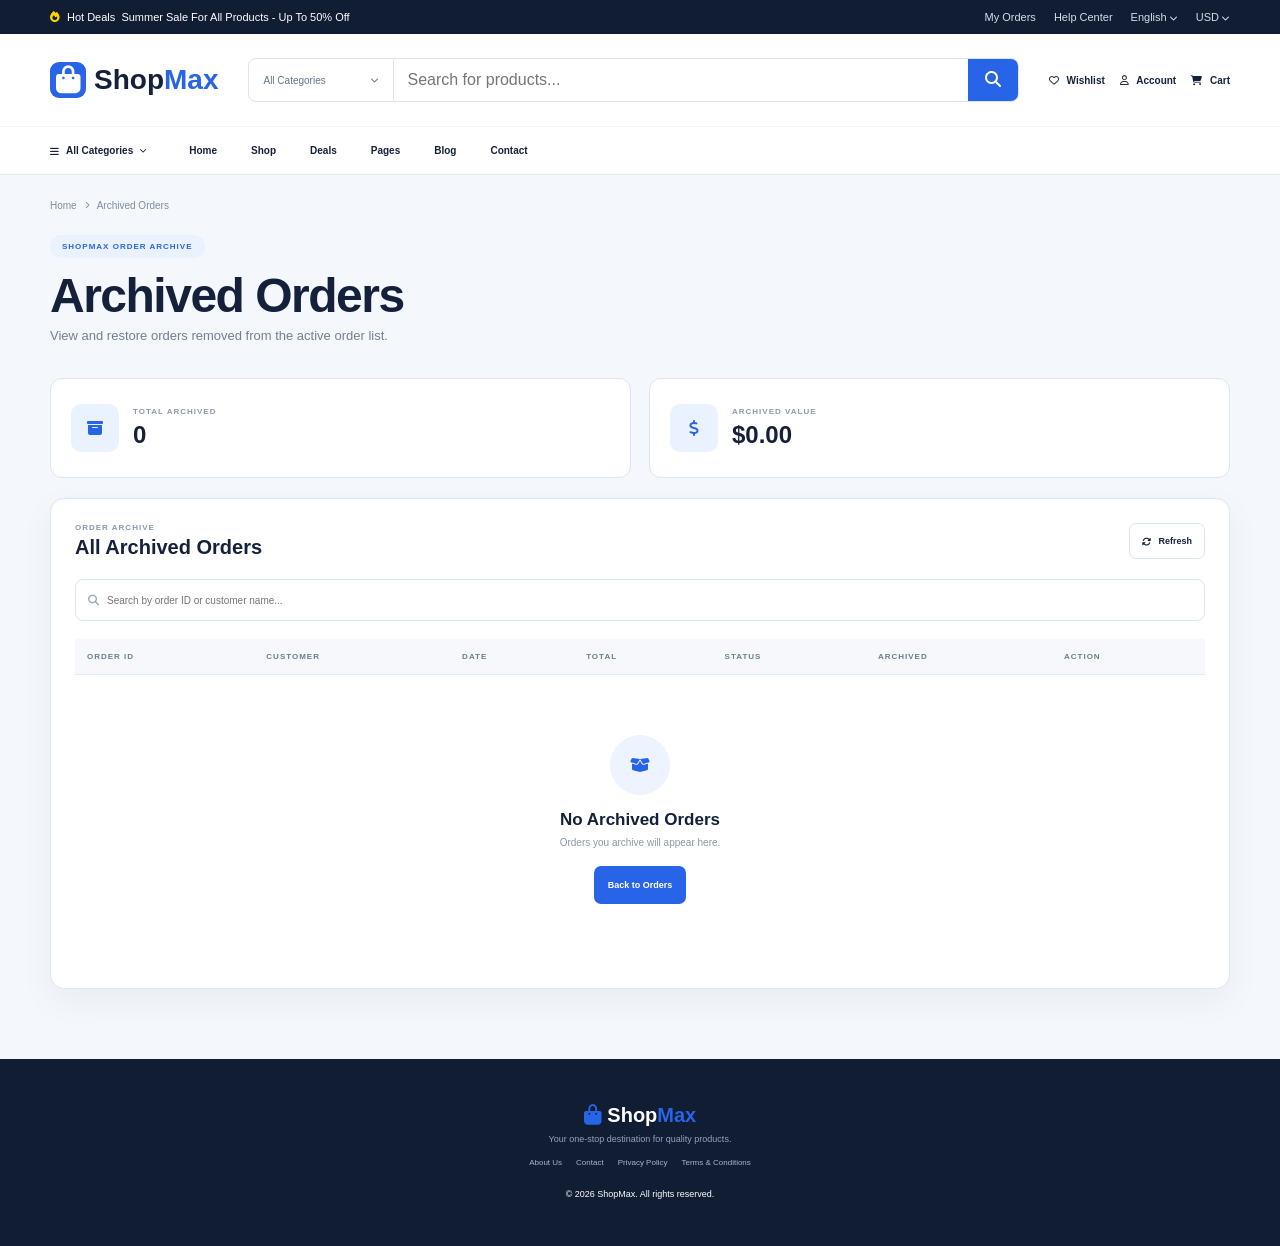
==== archivedOrders.html @ cb055fd8 "Complete customer management and archive system" ====
<!DOCTYPE html>
<html lang="en">

<head>

    <meta charset="UTF-8">

    <meta
        name="viewport"
        content="width=device-width, initial-scale=1.0"
    >

    <title>Archived Orders | ShopMax</title>


    <link
        rel="stylesheet"
        href="https://cdnjs.cloudflare.com/ajax/libs/font-awesome/6.5.2/css/all.min.css"
    >

    <link
        rel="stylesheet"
        href="assets/css/archivedOrders.css"
    >

</head>


<body>

    <!-- =====================================================
         TOP BAR
    ====================================================== -->

    <div class="topbar">

        <div class="container topbar-inner">

            <div class="hot-deal">

                <i class="fa-solid fa-fire"></i>

                Hot Deals&nbsp; Summer Sale For All Products
                - Up To 50% Off

            </div>


            <div class="top-links">

                <a href="orders.html">
                    My Orders
                </a>

                <a href="#">
                    Help Center
                </a>

                <span>
                    English <i class="fa-solid fa-chevron-down"></i>
                </span>

                <span>
                    USD <i class="fa-solid fa-chevron-down"></i>
                </span>

            </div>

        </div>

    </div>


    <!-- =====================================================
         HEADER
    ====================================================== -->

    <header class="main-header">

        <div class="container header-inner">

            <a
                href="index.html"
                class="brand"
            >

                <div class="brand-icon">
                    <i class="fa-solid fa-bag-shopping"></i>
                </div>

                <span>
                    Shop<span>Max</span>
                </span>

            </a>


            <div class="header-search">

                <div class="category-select">

                    All Categories

                    <i class="fa-solid fa-chevron-down"></i>

                </div>


                <input
                    type="text"
                    id="globalSearch"
                    placeholder="Search for products..."
                >


                <button
                    type="button"
                    id="globalSearchBtn"
                >

                    <i class="fa-solid fa-magnifying-glass"></i>

                </button>

            </div>


            <div class="header-actions">

                <button
                    type="button"
                    onclick="location.href='index.html'"
                >

                    <i class="fa-regular fa-heart"></i>

                    Wishlist

                </button>


                <button
                    type="button"
                >

                    <i class="fa-regular fa-user"></i>

                    Account

                </button>


                <button
                    type="button"
                    onclick="location.href='shop.html'"
                >

                    <i class="fa-solid fa-cart-shopping"></i>

                    Cart

                </button>

            </div>

        </div>


        <div class="nav-row">

            <div class="container nav-inner">

                <div class="categories-link">

                    <i class="fa-solid fa-bars"></i>

                    All Categories

                    <i class="fa-solid fa-chevron-down"></i>

                </div>


                <nav>

                    <a href="index.html">
                        Home
                    </a>

                    <a href="shop.html">
                        Shop
                    </a>

                    <a href="shop.html">
                        Deals
                    </a>

                    <a href="#">
                        Pages
                    </a>

                    <a href="#">
                        Blog
                    </a>

                    <a href="#">
                        Contact
                    </a>

                </nav>

            </div>

        </div>

    </header>


    <!-- =====================================================
         PAGE
    ====================================================== -->

    <main>

        <div class="container">

            <div class="breadcrumb">

                <a href="orders.html">
                    Home
                </a>

                <i class="fa-solid fa-chevron-right"></i>

                <span>
                    Archived Orders
                </span>

            </div>


            <section class="page-heading">

                <span class="eyebrow">
                    SHOPMAX ORDER ARCHIVE
                </span>


                <h1>
                    Archived Orders
                </h1>


                <p>
                    View and restore orders removed from
                    the active order list.
                </p>

            </section>


            <!-- =================================================
                 ARCHIVE SUMMARY
            ================================================== -->

            <section class="archive-stats">

                <div class="stat-card">

                    <div class="stat-icon">
                        <i class="fa-solid fa-box-archive"></i>
                    </div>


                    <div>

                        <span>
                            TOTAL ARCHIVED
                        </span>


                        <strong
                            id="archivedCount"
                        >
                            0
                        </strong>

                    </div>

                </div>


                <div class="stat-card">

                    <div class="stat-icon">
                        <i class="fa-solid fa-dollar-sign"></i>
                    </div>


                    <div>

                        <span>
                            ARCHIVED VALUE
                        </span>


                        <strong
                            id="archivedValue"
                        >
                            $0.00
                        </strong>

                    </div>

                </div>

            </section>


            <!-- =================================================
                 ARCHIVE CARD
            ================================================== -->

            <section class="archive-panel">

                <div class="panel-head">

                    <div>

                        <span class="panel-label">
                            ORDER ARCHIVE
                        </span>


                        <h2>
                            All Archived Orders
                        </h2>

                    </div>


                    <button
                        type="button"
                        class="refresh-btn"
                        id="refreshArchivedBtn"
                    >

                        <i class="fa-solid fa-rotate"></i>

                        Refresh

                    </button>

                </div>


                <div class="archive-toolbar">

                    <div class="archive-search">

                        <i class="fa-solid fa-magnifying-glass"></i>


                        <input
                            type="text"
                            id="archiveSearch"
                            placeholder="Search by order ID or customer name..."
                        >

                    </div>

                </div>


                <!-- Desktop -->

                <div class="table-wrap">

                    <table>

                        <thead>

                            <tr>

                                <th>
                                    ORDER ID
                                </th>

                                <th>
                                    CUSTOMER
                                </th>

                                <th>
                                    DATE
                                </th>

                                <th>
                                    TOTAL
                                </th>

                                <th>
                                    STATUS
                                </th>

                                <th>
                                    ARCHIVED
                                </th>

                                <th>
                                    ACTION
                                </th>

                            </tr>

                        </thead>


                        <tbody
                            id="archivedOrdersBody"
                        ></tbody>

                    </table>

                </div>


                <!-- Mobile -->

                <div
                    class="mobile-archive-list"
                    id="mobileArchivedList"
                ></div>


                <!-- Empty -->

                <div
                    class="empty-state"
                    id="archiveEmpty"
                >

                    <div class="empty-icon">

                        <i
                            class="
                                fa-solid
                                fa-box-open
                            "
                        ></i>

                    </div>


                    <h3>
                        No Archived Orders
                    </h3>


                    <p>
                        Orders you archive will appear here.
                    </p>


                    <a
                        href="orders.html"
                        class="empty-btn"
                    >
                        Back to Orders
                    </a>

                </div>

            </section>

        </div>

    </main>


    <!-- =====================================================
         DETAILS MODAL
    ====================================================== -->

    <div
        class="archive-details-modal"
        id="archiveDetailsModal"
        aria-hidden="true"
    >

        <div
            class="archive-modal-overlay"
            id="archiveModalOverlay"
        ></div>


        <div class="archive-modal-dialog">

            <div class="archive-modal-header">

                <div>

                    <span>
                        ARCHIVED ORDER
                    </span>


                    <h3 id="archiveModalTitle">
                        Order
                    </h3>

                </div>


                <button
                    type="button"
                    id="archiveModalClose"
                    class="modal-close"
                >

                    <i class="fa-solid fa-xmark"></i>

                </button>

            </div>


            <div
                class="archive-modal-body"
                id="archiveModalBody"
            ></div>

        </div>

    </div>


    <!-- =====================================================
         RESTORE MODAL
    ====================================================== -->

    <div
        class="restore-modal"
        id="restoreModal"
        aria-hidden="true"
    >

        <div
            class="restore-overlay"
            data-close-restore
        ></div>


        <div class="restore-dialog">

            <div class="restore-icon">

                <i class="fa-solid fa-box-archive"></i>

            </div>


            <h3>
                Restore Order?
            </h3>


            <p id="restoreText">
                Restore this order to the active order list?
            </p>


            <div class="restore-actions">

                <button
                    type="button"
                    class="restore-cancel"
                    data-close-restore
                >
                    Cancel
                </button>


                <button
                    type="button"
                    class="restore-confirm"
                    id="confirmRestoreBtn"
                >

                    <i class="fa-solid fa-rotate-left"></i>

                    Restore Order

                </button>

            </div>

        </div>

    </div>


    <!-- =====================================================
         FOOTER
    ====================================================== -->

    <footer>

        <div class="container footer-inner">

            <div class="footer-brand">

                <div class="footer-logo">

                    <i class="fa-solid fa-bag-shopping"></i>

                    Shop<span>Max</span>

                </div>


                <p>
                    Your one-stop destination for quality products.
                </p>


                <div class="footer-links">

                    <a href="#">
                        About Us
                    </a>

                    <a href="#">
                        Contact
                    </a>

                    <a href="#">
                        Privacy Policy
                    </a>

                    <a href="#">
                        Terms & Conditions
                    </a>

                </div>


                <small>
                    © 2026 ShopMax. All rights reserved.
                </small>

            </div>

        </div>

    </footer>


    <script src="assets/js/archivedOrders.js"></script>

</body>

</html>
---- assets/css/archivedOrders.css ----
* {
    box-sizing:
        border-box;
    margin:
        0;
    padding:
        0;
}


:root {
    --blue:
        #2864e8;

    --blue-dark:
        #1f55d0;

    --dark:
        #15213b;

    --muted:
        #718096;

    --border:
        #dde5ef;

    --bg:
        #f4f7fb;

    --green:
        #119b4b;

    --danger:
        #c74444;
}


body {

    font-family:
        Arial,
        Helvetica,
        sans-serif;

    color:
        var(--dark);

    background:
        var(--bg);

}


button,
input {

    font:
        inherit;

}


button {

    cursor:
        pointer;

}


a {

    color:
        inherit;

    text-decoration:
        none;

}


.container {

    width:
        min(
            1180px,
            calc(
                100% - 40px
            )
        );

    margin:
        0 auto;

}


/* =========================================================
   TOPBAR
========================================================= */

.topbar {

    min-height:
        34px;

    background:
        #111d33;

    color:
        #ffffff;

    font-size:
        11px;

}


.topbar-inner {

    min-height:
        34px;

    display:
        flex;

    align-items:
        center;

    justify-content:
        space-between;

}


.hot-deal {

    display:
        flex;

    align-items:
        center;

    gap:
        7px;

}


.hot-deal i {

    color:
        #ffd400;

}


.top-links {

    display:
        flex;

    align-items:
        center;

    gap:
        18px;

    color:
        #d5ddeb;

}


.top-links i {

    font-size:
        8px;

}


/* =========================================================
   HEADER
========================================================= */

.main-header {

    background:
        #ffffff;

    border-bottom:
        1px solid #e3eaf2;

}


.header-inner {

    height:
        92px;

    display:
        flex;

    align-items:
        center;

    gap:
        30px;

}


.brand {

    display:
        flex;

    align-items:
        center;

    gap:
        8px;

    font-size:
        28px;

    font-weight:
        900;

    white-space:
        nowrap;

}


.brand span span {

    color:
        var(--blue);

}


.brand-icon {

    width:
        36px;

    height:
        36px;

    display:
        grid;

    place-items:
        center;

    border-radius:
        9px;

    background:
        var(--blue);

    color:
        #ffffff;

}


.header-search {

    height:
        44px;

    flex:
        1;

    display:
        flex;

    border:
        1px solid #dce4ee;

    border-radius:
        8px;

    overflow:
        hidden;

}


.category-select {

    width:
        145px;

    display:
        flex;

    align-items:
        center;

    justify-content:
        space-between;

    padding:
        0 14px;

    border-right:
        1px solid #dce4ee;

    color:
        #65748a;

    font-size:
        10px;

}


.category-select i {

    font-size:
        8px;

}


.header-search input {

    flex:
        1;

    min-width:
        0;

    border:
        0;

    outline:
        0;

    padding:
        0 13px;

    color:
        var(--dark);

}


.header-search button {

    width:
        50px;

    border:
        0;

    background:
        var(--blue);

    color:
        #ffffff;

}


.header-actions {

    display:
        flex;

    align-items:
        center;

    gap:
        15px;

}


.header-actions button {

    border:
        0;

    background:
        transparent;

    color:
        var(--dark);

    font-size:
        10px;

    font-weight:
        700;

}


.header-actions i {

    margin-right:
        5px;

}


.nav-row {

    border-top:
        1px solid #f0f3f7;

}


.nav-inner {

    height:
        47px;

    display:
        flex;

    align-items:
        center;

    gap:
        42px;

}


.categories-link {

    display:
        flex;

    align-items:
        center;

    gap:
        7px;

    font-size:
        10px;

    font-weight:
        800;

}


.categories-link i:last-child {

    font-size:
        7px;

}


nav {

    display:
        flex;

    align-items:
        center;

    gap:
        34px;

}


nav a {

    font-size:
        10px;

    font-weight:
        700;

}


/* =========================================================
   MAIN
========================================================= */

main {

    padding:
        25px 0 70px;

}


.breadcrumb {

    display:
        flex;

    align-items:
        center;

    gap:
        8px;

    margin-bottom:
        24px;

    color:
        #7f8da1;

    font-size:
        10px;

}


.breadcrumb i {

    font-size:
        7px;

}


.page-heading {

    margin-bottom:
        35px;

}


.eyebrow {

    display:
        inline-flex;

    padding:
        7px 12px;

    border-radius:
        20px;

    background:
        #eaf1ff;

    color:
        var(--blue);

    font-size:
        8px;

    font-weight:
        900;

    letter-spacing:
        1px;

}


.page-heading h1 {

    margin:
        14px 0 8px;

    font-size:
        48px;

    line-height:
        1;

    letter-spacing:
        -1.5px;

}


.page-heading p {

    color:
        var(--muted);

    font-size:
        13px;

}


/* =========================================================
   STATS
========================================================= */

.archive-stats {

    display:
        grid;

    grid-template-columns:
        repeat(
            2,
            1fr
        );

    gap:
        18px;

    margin-bottom:
        20px;

}


.stat-card {

    min-height:
        100px;

    display:
        flex;

    align-items:
        center;

    gap:
        14px;

    padding:
        20px;

    border:
        1px solid var(--border);

    border-radius:
        12px;

    background:
        #ffffff;

}


.stat-icon {

    width:
        48px;

    height:
        48px;

    display:
        grid;

    place-items:
        center;

    border-radius:
        10px;

    background:
        #eaf1ff;

    color:
        var(--blue);

}


.stat-card span {

    display:
        block;

    margin-bottom:
        5px;

    color:
        #8c9aad;

    font-size:
        8px;

    font-weight:
        800;

    letter-spacing:
        1px;

}


.stat-card strong {

    font-size:
        24px;

}


/* =========================================================
   PANEL
========================================================= */

.archive-panel {

    padding:
        24px;

    border:
        1px solid var(--border);

    border-radius:
        14px;

    background:
        #ffffff;

    box-shadow:
        0 12px 35px
        rgba(
            25,
            40,
            70,
            .05
        );

}


.panel-head {

    display:
        flex;

    align-items:
        center;

    justify-content:
        space-between;

    margin-bottom:
        20px;

}


.panel-label {

    display:
        block;

    margin-bottom:
        4px;

    color:
        #8b99ab;

    font-size:
        8px;

    font-weight:
        800;

    letter-spacing:
        1px;

}


.panel-head h2 {

    font-size:
        20px;

}


.refresh-btn {

    min-height:
        36px;

    display:
        inline-flex;

    align-items:
        center;

    gap:
        7px;

    padding:
        0 12px;

    border:
        1px solid #dbe4ee;

    border-radius:
        7px;

    background:
        #ffffff;

    color:
        var(--dark);

    font-size:
        9px;

    font-weight:
        800;

}


.refresh-btn:hover {

    border-color:
        var(--blue);

    color:
        var(--blue);

}


/* =========================================================
   SEARCH
========================================================= */

.archive-toolbar {

    margin-bottom:
        18px;

}


.archive-search {

    height:
        42px;

    display:
        flex;

    align-items:
        center;

    gap:
        8px;

    padding:
        0 12px;

    border:
        1px solid var(--border);

    border-radius:
        8px;

}


.archive-search i {

    color:
        #9aa8ba;

    font-size:
        11px;

}


.archive-search input {

    flex:
        1;

    border:
        0;

    outline:
        0;

    color:
        var(--dark);

    font-size:
        10px;

}


/* =========================================================
   TABLE
========================================================= */

.table-wrap {

    overflow-x:
        auto;

}


table {

    width:
        100%;

    border-collapse:
        collapse;

    min-width:
        960px;

}


thead {

    background:
        #f6f8fb;

}


th {

    padding:
        13px 12px;

    color:
        #6d7c90;

    text-align:
        left;

    font-size:
        8px;

    font-weight:
        900;

    letter-spacing:
        1px;

    border-bottom:
        1px solid #e6ecf3;

}


td {

    padding:
        14px 12px;

    border-bottom:
        1px solid #edf1f5;

    vertical-align:
        middle;

    font-size:
        10px;

}


.order-id {

    color:
        var(--blue);

    font-weight:
        900;

}


.customer {

    display:
        flex;

    align-items:
        center;

    gap:
        9px;

}


.avatar {

    width:
        32px;

    height:
        32px;

    display:
        grid;

    place-items:
        center;

    border-radius:
        50%;

    background:
        #eaf1ff;

    color:
        var(--blue);

    font-size:
        9px;

    font-weight:
        900;

}


.customer strong {

    display:
        block;

    margin-bottom:
        2px;

}


.customer span {

    color:
        #91a0b2;

    font-size:
        8px;

}


.status-badge {

    display:
        inline-flex;

    align-items:
        center;

    min-height:
        28px;

    padding:
        0 10px;

    border-radius:
        7px;

    background:
        #eaf8ef;

    color:
        var(--green);

    font-size:
        8px;

    font-weight:
        900;

}


.archive-date {

    color:
        #6f7f93;

    font-size:
        9px;

}


.actions {

    display:
        flex;

    align-items:
        center;

    gap:
        6px;

}


.action-btn {

    min-height:
        32px;

    display:
        inline-flex;

    align-items:
        center;

    justify-content:
        center;

    gap:
        5px;

    padding:
        0 9px;

    border:
        1px solid #dbe4ee;

    border-radius:
        7px;

    background:
        #ffffff;

    color:
        var(--dark);

    font-size:
        8px;

    font-weight:
        800;

}


.action-btn:hover {

    border-color:
        var(--blue);

    color:
        var(--blue);

}


.action-btn.restore {

    border-color:
        #cfe8da;

    color:
        var(--green);

}


.action-btn.restore:hover {

    background:
        #effaf3;

}


/* =========================================================
   MOBILE
========================================================= */

.mobile-archive-list {

    display:
        none;

}


.mobile-card {

    padding:
        16px;

    border:
        1px solid #e1e8f0;

    border-radius:
        10px;

    margin-bottom:
        10px;

}


.mobile-card-top {

    display:
        flex;

    align-items:
        flex-start;

    justify-content:
        space-between;

    gap:
        10px;

    margin-bottom:
        13px;

}


.mobile-order-id {

    color:
        var(--blue);

    font-weight:
        900;

    font-size:
        11px;

}


.mobile-date {

    margin-top:
        3px;

    color:
        #8796a8;

    font-size:
        8px;

}


.mobile-meta {

    display:
        grid;

    grid-template-columns:
        repeat(
            2,
            1fr
        );

    gap:
        8px;

    margin:
        13px 0;

}


.mobile-meta div {

    padding:
        10px;

    border-radius:
        7px;

    background:
        #f7f9fc;

}


.mobile-meta small {

    display:
        block;

    margin-bottom:
        3px;

    color:
        #91a0b2;

    font-size:
        7px;

}


.mobile-meta strong {

    font-size:
        10px;

}


.mobile-actions {

    display:
        grid;

    grid-template-columns:
        repeat(
            2,
            1fr
        );

    gap:
        7px;

}


/* =========================================================
   EMPTY
========================================================= */

.empty-state {

    display:
        none;

    padding:
        60px 20px;

    text-align:
        center;

}


.empty-state.show {

    display:
        block;

}


.empty-icon {

    width:
        60px;

    height:
        60px;

    display:
        grid;

    place-items:
        center;

    margin:
        0 auto 15px;

    border-radius:
        50%;

    background:
        #edf3ff;

    color:
        var(--blue);

}


.empty-state h3 {

    margin-bottom:
        7px;

    font-size:
        17px;

}


.empty-state p {

    margin-bottom:
        18px;

    color:
        #8998ab;

    font-size:
        10px;

}


.empty-btn {

    display:
        inline-flex;

    align-items:
        center;

    justify-content:
        center;

    min-height:
        38px;

    padding:
        0 14px;

    border-radius:
        7px;

    background:
        var(--blue);

    color:
        #ffffff;

    font-size:
        9px;

    font-weight:
        800;

}


/* =========================================================
   DETAILS MODAL
========================================================= */

.archive-details-modal,
.restore-modal {

    position:
        fixed;

    inset:
        0;

    z-index:
        10000;

    display:
        flex;

    align-items:
        center;

    justify-content:
        center;

    padding:
        20px;

    opacity:
        0;

    visibility:
        hidden;

    transition:
        .2s ease;

}


.archive-details-modal.show,
.restore-modal.show {

    opacity:
        1;

    visibility:
        visible;

}


.archive-modal-overlay,
.restore-overlay {

    position:
        absolute;

    inset:
        0;

    background:
        rgba(
            15,
            23,
            42,
            .68
        );

    backdrop-filter:
        blur(4px);

}


.archive-modal-dialog {

    position:
        relative;

    z-index:
        2;

    width:
        min(
            900px,
            100%
        );

    max-height:
        90vh;

    overflow:
        hidden;

    border-radius:
        16px;

    background:
        #ffffff;

    box-shadow:
        0 25px 80px
        rgba(
            15,
            23,
            42,
            .25
        );

}


.archive-modal-header {

    display:
        flex;

    align-items:
        center;

    justify-content:
        space-between;

    padding:
        22px 24px;

    border-bottom:
        1px solid #e7edf4;

}


.archive-modal-header span {

    color:
        #91a0b2;

    font-size:
        8px;

    font-weight:
        900;

    letter-spacing:
        1px;

}


.archive-modal-header h3 {

    margin-top:
        4px;

    font-size:
        22px;

}


.modal-close {

    width:
        38px;

    height:
        38px;

    border:
        1px solid #dce4ee;

    border-radius:
        8px;

    background:
        #f8fafc;

    color:
        #738197;

}


.archive-modal-body {

    padding:
        22px 24px;

    overflow-y:
        auto;

    max-height:
        calc(
            90vh - 90px
        );

}


/* =========================================================
   DETAILS CONTENT
========================================================= */

.archive-detail-summary {

    display:
        grid;

    grid-template-columns:
        repeat(
            3,
            1fr
        );

    gap:
        10px;

    margin-bottom:
        18px;

}


.archive-summary-box {

    padding:
        14px;

    border:
        1px solid #e0e7ef;

    border-radius:
        9px;

    background:
        #fafcff;

}


.archive-summary-box span {

    display:
        block;

    margin-bottom:
        5px;

    color:
        #8c9aad;

    font-size:
        8px;

    font-weight:
        800;

}


.archive-summary-box strong {

    font-size:
        11px;

}


.archive-section {

    margin-top:
        18px;

    padding:
        18px;

    border:
        1px solid #e0e7ef;

    border-radius:
        10px;

}


.archive-section-title {

    margin-bottom:
        14px;

    font-size:
        13px;

    font-weight:
        900;

}


.archive-info-grid {

    display:
        grid;

    grid-template-columns:
        repeat(
            2,
            1fr
        );

    gap:
        14px;

}


.archive-info-item span {

    display:
        block;

    margin-bottom:
        5px;

    color:
        #93a1b3;

    font-size:
        7px;

    font-weight:
        900;

    letter-spacing:
        .6px;

}


.archive-info-item strong {

    font-size:
        10px;

    line-height:
        1.4;

}


.archive-history {

    display:
        flex;

    flex-direction:
        column;

}


.archive-history-item {

    display:
        flex;

    gap:
        10px;

    padding-bottom:
        16px;

}


.archive-history-item:last-child {

    padding-bottom:
        0;

}


.history-dot {

    width:
        22px;

    height:
        22px;

    flex:
        0 0 22px;

    display:
        grid;

    place-items:
        center;

    border-radius:
        50%;

    background:
        #eaf8ef;

    color:
        var(--green);

    font-size:
        8px;

}


.history-dot.correction {

    background:
        #fff3df;

    color:
        #bd7100;

}


.history-main {

    flex:
        1;

}


.history-top {

    display:
        flex;

    justify-content:
        space-between;

    gap:
        10px;

}


.history-top strong {

    font-size:
        10px;

}


.history-top time {

    color:
        #8997a9;

    font-size:
        8px;

}


.history-main p {

    margin-top:
        4px;

    color:
        #2864e8;

    font-size:
        8px;

    font-weight:
        800;

}


.history-reason {

    margin-top:
        7px;

    padding:
        8px;

    border:
        1px solid #efdfc5;

    border-radius:
        6px;

    background:
        #fffaf2;

    color:
        #795f40;

    font-size:
        8px;

}


.history-actor {

    display:
        block;

    margin-top:
        5px;

    color:
        #9ba7b7;

    font-size:
        7px;

}


/* =========================================================
   RESTORE MODAL
========================================================= */

.restore-dialog {

    position:
        relative;

    z-index:
        2;

    width:
        min(
            430px,
            100%
        );

    padding:
        28px;

    border-radius:
        15px;

    background:
        #ffffff;

    text-align:
        center;

}


.restore-icon {

    width:
        55px;

    height:
        55px;

    display:
        grid;

    place-items:
        center;

    margin:
        0 auto 15px;

    border-radius:
        50%;

    background:
        #edf3ff;

    color:
        var(--blue);

}


.restore-dialog h3 {

    margin-bottom:
        8px;

    font-size:
        19px;

}


.restore-dialog p {

    color:
        #6e7d91;

    font-size:
        10px;

    line-height:
        1.6;

}


.restore-actions {

    display:
        flex;

    justify-content:
        center;

    gap:
        8px;

    margin-top:
        20px;

}


.restore-cancel,
.restore-confirm {

    min-height:
        40px;

    padding:
        0 16px;

    border-radius:
        7px;

    font-size:
        9px;

    font-weight:
        800;

}


.restore-cancel {

    border:
        1px solid #dbe4ee;

    background:
        #ffffff;

}


.restore-confirm {

    border:
        0;

    background:
        var(--blue);

    color:
        #ffffff;

}


/* =========================================================
   FOOTER
========================================================= */

footer {

    background:
        #111d33;

    color:
        #ffffff;

    padding:
        45px 0;

}


.footer-inner {

    text-align:
        center;

}


.footer-logo {

    font-size:
        20px;

    font-weight:
        900;

}


.footer-logo i {

    color:
        var(--blue);

}


.footer-logo span {

    color:
        var(--blue);

}


.footer-brand p {

    margin:
        7px 0 14px;

    color:
        #95a3b6;

    font-size:
        9px;

}


.footer-links {

    display:
        flex;

    justify-content:
        center;

    gap:
        14px;

    margin-bottom:
        16px;

}


.footer-links a {

    color:
        #aab6c6;

    font-size:
        8px;

}


.footer-brand small {

    color:
        #ffffff;

    font-size:
        9px;

}


/* =========================================================
   RESPONSIVE
========================================================= */

@media (max-width: 800px) {

    .header-inner {

        height:
            auto;

        padding:
            15px 0;

        flex-wrap:
            wrap;

    }


    .brand {

        font-size:
            23px;

    }


    .header-search {

        order:
            3;

        width:
            100%;

        flex:
            0 0 100%;

    }


    .header-actions {

        margin-left:
            auto;

    }


    .nav-inner {

        overflow-x:
            auto;

        gap:
            20px;

    }


    nav {

        gap:
            20px;

        min-width:
            max-content;

    }


    .archive-stats {

        grid-template-columns:
            1fr;

    }


    .archive-detail-summary {

        grid-template-columns:
            1fr;

    }


    .archive-info-grid {

        grid-template-columns:
            1fr;

    }

}


@media (max-width: 650px) {

    .container {

        width:
            min(
                100% - 24px,
                1180px
            );

    }


    .top-links {

        display:
            none;

    }


    .page-heading h1 {

        font-size:
            36px;

    }


    .archive-panel {

        padding:
            15px;

    }


    .table-wrap {

        display:
            none;

    }


    .mobile-archive-list {

        display:
            block;

    }


    .archive-modal-dialog {

        max-height:
            94vh;

    }


    .archive-modal-header {

        padding:
            16px;

    }


    .archive-modal-body {

        padding:
            16px;

        max-height:
            calc(
                94vh - 75px
            );

    }


    .history-top {

        flex-direction:
            column;

        gap:
            4px;

    }

}
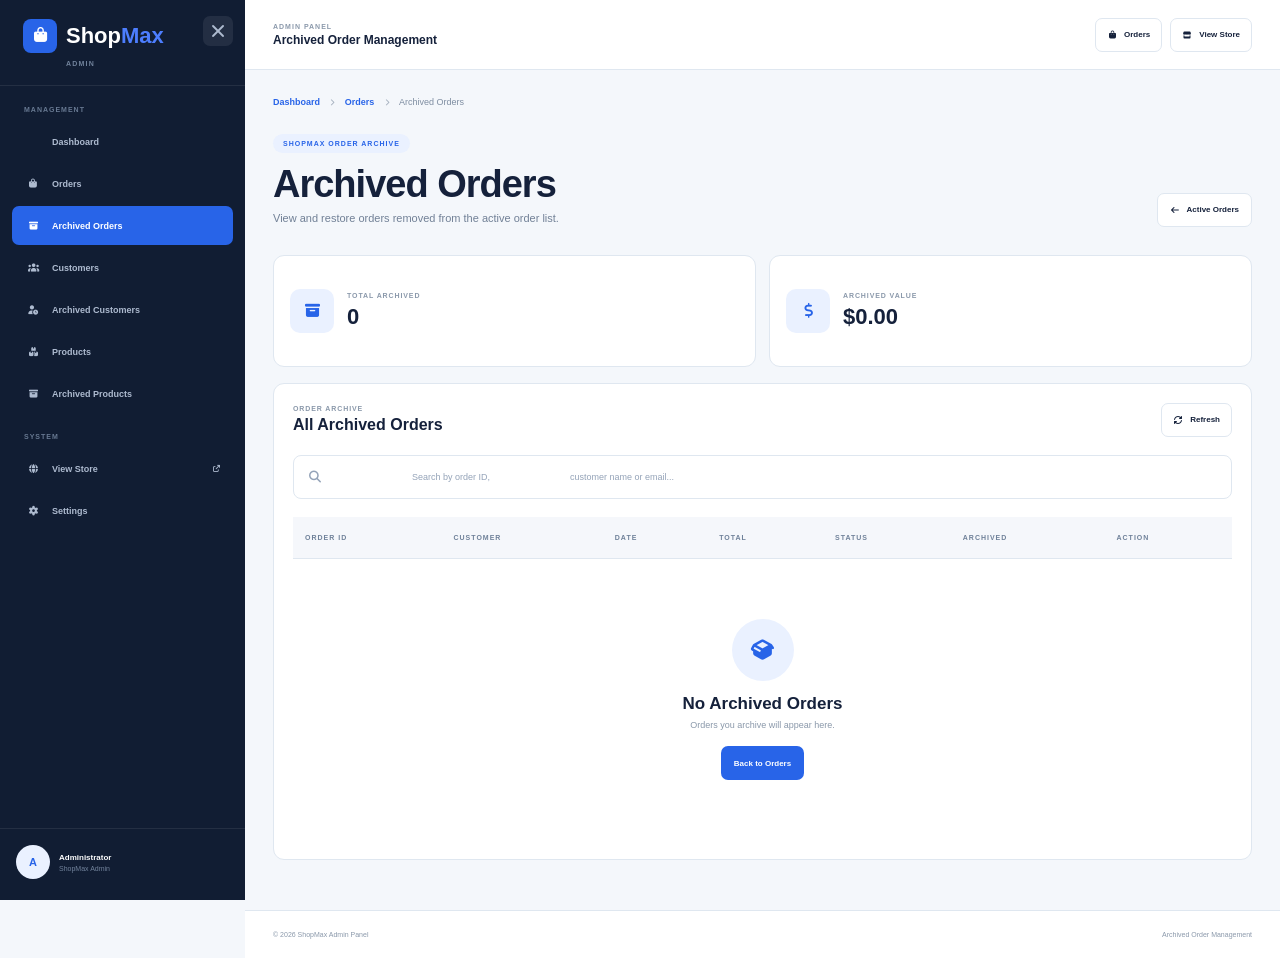
==== commit e86f3f47: "feat: complete admin panel and settings" ====
--- a/archivedOrders.html
+++ b/archivedOrders.html
@@ -10,269 +10,750 @@
         content="width=device-width, initial-scale=1.0"
     >
 
-    <title>Archived Orders | ShopMax</title>
-
+    <meta
+        name="description"
+        content="Manage archived ShopMax orders"
+    >
+
+    <title>
+        Archived Orders | ShopMax Admin
+    </title>
+
+
+    <!-- FONT AWESOME -->
+
+    <link rel="stylesheet" href="assets/fontawesome/fontCss/all.min.css">
+
+
+
+    <!-- ADMIN CSS -->
 
     <link
         rel="stylesheet"
-        href="https://cdnjs.cloudflare.com/ajax/libs/font-awesome/6.5.2/css/all.min.css"
+        href="assets/css/admin.css"
     >
+
+
+    <!-- ARCHIVED ORDERS CSS -->
 
     <link
         rel="stylesheet"
         href="assets/css/archivedOrders.css"
     >
 
+
+    <style>
+
+        
+        /* =================================================
+           KEEP ORDERS CONTENT INSIDE ADMIN SHELL
+        ================================================== */
+
+        .admin-main .orders-hero {
+
+            margin: 0;
+
+            padding: 0;
+
+            background: transparent;
+
+        }
+
+
+        .admin-main .orders-hero > .container {
+
+            width: 100%;
+
+            max-width: none;
+
+            margin: 0;
+
+            padding: 0;
+
+        }
+
+
+        .admin-main .orders-page {
+
+            margin: 0;
+
+            padding: 0;
+
+        }
+
+
+        .admin-main .orders-page > .container {
+
+            width: 100%;
+
+            max-width: none;
+
+            margin: 0;
+
+            padding: 0;
+
+        }
+
+
+        /* =================================================
+           MODAL
+        ================================================== */
+
+        #orderDetailsModal {
+
+            z-index: 9999 !important;
+
+        }
+
+
+        /* =================================================
+           ORDERS SHELL RESPONSIVE
+        ================================================== */
+
+        @media (max-width: 900px) {
+
+            .admin-main {
+
+                width: 100% !important;
+
+                margin-left: 0 !important;
+
+            }
+
+
+            .admin-sidebar.open {
+
+                transform:
+                    translateX(0) !important;
+
+            }
+
+        }
+    </style>
+
 </head>
 
 
 <body>
 
+
+<!-- =========================================================
+     ADMIN LAYOUT
+========================================================= -->
+
+<div
+    class="admin-layout"
+    id="adminLayout"
+>
+
+
     <!-- =====================================================
-         TOP BAR
+         SIDEBAR
     ====================================================== -->
 
-    <div class="topbar">
-
-        <div class="container topbar-inner">
-
-            <div class="hot-deal">
-
-                <i class="fa-solid fa-fire"></i>
-
-                Hot Deals&nbsp; Summer Sale For All Products
-                - Up To 50% Off
+    <aside
+        class="admin-sidebar"
+        id="adminSidebar"
+    >
+
+
+        <!-- BRAND -->
+
+        <div class="sidebar-brand">
+
+
+            <a
+                href="admin.html"
+                class="admin-logo"
+            >
+
+                <span class="logo-icon">
+
+                    <i
+                        class="
+                            fa-solid
+                            fa-bag-shopping
+                        "
+                    ></i>
+
+                </span>
+
+
+                <span style="display:flex;">
+
+                    Shop<span>
+                        Max
+                    </span>
+
+                </span>
+
+
+            </a>
+
+
+            <!-- MOBILE / TABLET CLOSE -->
+
+            <button
+                type="button"
+                class="sidebar-mobile-close"
+                id="sidebarMobileClose"
+                aria-label="Close sidebar"
+            >
+
+                <i
+                    class="
+                        fa-solid
+                        fa-xmark
+                    "
+                ></i>
+
+            </button>
+
+
+            <span class="admin-label">
+
+                ADMIN
+
+            </span>
+
+
+        </div>
+
+
+
+        <!-- NAV -->
+
+        <nav class="admin-nav">
+
+
+            <div class="nav-section-title">
+
+                MANAGEMENT
 
             </div>
 
 
-            <div class="top-links">
-
-                <a href="orders.html">
-                    My Orders
-                </a>
-
-                <a href="#">
-                    Help Center
-                </a>
+            <a
+                href="admin.html"
+                class="admin-nav-link"
+            >
+
+                <i
+                    class="
+                        fa-solid
+                        fa-grid-2
+                    "
+                ></i>
+
 
                 <span>
-                    English <i class="fa-solid fa-chevron-down"></i>
+                    Dashboard
                 </span>
 
+            </a>
+
+
+
+            <a
+                href="orders.html"
+                class="admin-nav-link"
+            >
+
+                <i
+                    class="
+                        fa-solid
+                        fa-bag-shopping
+                    "
+                ></i>
+
+
                 <span>
-                    USD <i class="fa-solid fa-chevron-down"></i>
+                    Orders
                 </span>
 
-            </div>
-
-        </div>
-
-    </div>
-
-
-    <!-- =====================================================
-         HEADER
-    ====================================================== -->
-
-    <header class="main-header">
-
-        <div class="container header-inner">
+            </a>
+
+
 
             <a
-                href="index.html"
-                class="brand"
-            >
-
-                <div class="brand-icon">
-                    <i class="fa-solid fa-bag-shopping"></i>
-                </div>
-
-                <span>
-                    Shop<span>Max</span>
-                </span>
-
-            </a>
-
-
-            <div class="header-search">
-
-                <div class="category-select">
-
-                    All Categories
-
-                    <i class="fa-solid fa-chevron-down"></i>
-
-                </div>
-
-
-                <input
-                    type="text"
-                    id="globalSearch"
-                    placeholder="Search for products..."
-                >
-
-
-                <button
-                    type="button"
-                    id="globalSearchBtn"
-                >
-
-                    <i class="fa-solid fa-magnifying-glass"></i>
-
-                </button>
-
-            </div>
-
-
-            <div class="header-actions">
-
-                <button
-                    type="button"
-                    onclick="location.href='index.html'"
-                >
-
-                    <i class="fa-regular fa-heart"></i>
-
-                    Wishlist
-
-                </button>
-
-
-                <button
-                    type="button"
-                >
-
-                    <i class="fa-regular fa-user"></i>
-
-                    Account
-
-                </button>
-
-
-                <button
-                    type="button"
-                    onclick="location.href='shop.html'"
-                >
-
-                    <i class="fa-solid fa-cart-shopping"></i>
-
-                    Cart
-
-                </button>
-
-            </div>
-
-        </div>
-
-
-        <div class="nav-row">
-
-            <div class="container nav-inner">
-
-                <div class="categories-link">
-
-                    <i class="fa-solid fa-bars"></i>
-
-                    All Categories
-
-                    <i class="fa-solid fa-chevron-down"></i>
-
-                </div>
-
-
-                <nav>
-
-                    <a href="index.html">
-                        Home
-                    </a>
-
-                    <a href="shop.html">
-                        Shop
-                    </a>
-
-                    <a href="shop.html">
-                        Deals
-                    </a>
-
-                    <a href="#">
-                        Pages
-                    </a>
-
-                    <a href="#">
-                        Blog
-                    </a>
-
-                    <a href="#">
-                        Contact
-                    </a>
-
-                </nav>
-
-            </div>
-
-        </div>
-
-    </header>
-
-
-    <!-- =====================================================
-         PAGE
-    ====================================================== -->
-
-    <main>
-
-        <div class="container">
-
-            <div class="breadcrumb">
-
-                <a href="orders.html">
-                    Home
-                </a>
-
-                <i class="fa-solid fa-chevron-right"></i>
+                href="archivedOrders.html"
+                class="
+                    admin-nav-link
+                    active
+                "
+            >
+
+                <i
+                    class="
+                        fa-solid
+                        fa-box-archive
+                    "
+                ></i>
+
 
                 <span>
                     Archived Orders
                 </span>
 
+            </a>
+
+
+
+            <a
+                href="customers.html"
+                class="admin-nav-link"
+            >
+
+                <i
+                    class="
+                        fa-solid
+                        fa-users
+                    "
+                ></i>
+
+
+                <span>
+                    Customers
+                </span>
+
+            </a>
+
+
+
+            <a
+                href="archivedCustomers.html"
+                class="admin-nav-link"
+            >
+
+                <i
+                    class="
+                        fa-solid
+                        fa-user-clock
+                    "
+                ></i>
+
+
+                <span>
+                    Archived Customers
+                </span>
+
+            </a>
+
+
+
+            <a
+                href="products.html"
+                class="admin-nav-link"
+            >
+
+                <i
+                    class="
+                        fa-solid
+                        fa-boxes-stacked
+                    "
+                ></i>
+
+
+                <span>
+                    Products
+                </span>
+
+            </a>
+
+
+
+            <a
+                href="archivedProducts.html"
+                class="admin-nav-link"
+            >
+
+                <i
+                    class="
+                        fa-solid
+                        fa-box-archive
+                    "
+                ></i>
+
+
+                <span>
+                    Archived Products
+                </span>
+
+            </a>
+
+
+
+            <div
+                class="
+                    nav-section-title
+                    second
+                "
+            >
+
+                SYSTEM
+
             </div>
 
 
-            <section class="page-heading">
-
-                <span class="eyebrow">
-                    SHOPMAX ORDER ARCHIVE
+
+            <a
+                href="index.html"
+                class="
+                    admin-nav-link
+                    public-link
+                "
+            >
+
+                <i
+                    class="
+                        fa-solid
+                        fa-globe
+                    "
+                ></i>
+
+
+                <span>
+                    View Store
                 </span>
 
 
-                <h1>
+                <i
+                    class="
+                        fa-solid
+                        fa-arrow-up-right-from-square
+                    "
+                ></i>
+
+            </a>
+
+            <!-- SETTINGS -->
+
+            <a
+                href="settings.html"
+                class="admin-nav-link"
+            >
+
+                <i
+                    class="
+                        fa-solid
+                        fa-gear
+                    "
+                ></i>
+
+
+                <span>
+                    Settings
+                </span>
+
+            </a>
+
+        </nav>
+
+
+
+        <!-- FOOTER -->
+
+        <div class="sidebar-footer">
+
+
+            <div class="admin-user">
+
+
+                <div class="admin-avatar">
+                    A
+                </div>
+
+
+                <div>
+
+                    <strong>
+                        Administrator
+                    </strong>
+
+
+                    <span>
+                        ShopMax Admin
+                    </span>
+
+                </div>
+
+
+            </div>
+
+
+        </div>
+
+
+    </aside>
+
+
+
+    <!-- =====================================================
+         DESKTOP TOGGLE
+    ====================================================== -->
+
+    <button
+        type="button"
+        class="sidebar-toggle-control"
+        id="sidebarToggleBtn"
+        aria-label="Close sidebar"
+        title="Close sidebar"
+    >
+
+        <i
+            class="
+                fa-solid
+                fa-xmark
+            "
+        ></i>
+
+    </button>
+
+
+
+    <!-- =====================================================
+         MAIN
+    ====================================================== -->
+
+    <div class="admin-main">
+
+
+        <!-- TOPBAR -->
+
+        <header class="admin-topbar">
+
+
+            <div class="topbar-left">
+
+
+                <!-- MOBILE MENU -->
+
+                <button
+                    type="button"
+                    id="mobileSidebarToggle"
+                    class="sidebar-toggle"
+                    aria-label="Open sidebar"
+                >
+
+                    <i
+                        class="
+                            fa-solid
+                            fa-bars
+                        "
+                    ></i>
+
+                </button>
+
+
+                <div>
+
+                    <span class="topbar-label">
+
+                        ADMIN PANEL
+
+                    </span>
+
+
+                    <strong>
+
+                        Archived Order Management
+
+                    </strong>
+
+                </div>
+
+
+            </div>
+
+
+
+            <div class="topbar-right">
+
+
+                <a
+                    href="orders.html"
+                    class="store-btn"
+                >
+
+                    <i
+                        class="
+                            fa-solid
+                            fa-bag-shopping
+                        "
+                    ></i>
+
+
+                    Orders
+
+                </a>
+
+
+                <a
+                    href="index.html"
+                    class="store-btn"
+                >
+
+                    <i
+                        class="
+                            fa-solid
+                            fa-store
+                        "
+                    ></i>
+
+
+                    View Store
+
+                </a>
+
+
+            </div>
+
+
+        </header>
+
+
+
+        <!-- =================================================
+             CONTENT
+        ================================================== -->
+
+        <main
+            class="admin-content-wrap"
+        >
+
+
+            <!-- BREADCRUMB -->
+
+            <div class="archive-breadcrumb">
+
+
+                <a href="admin.html">
+                    Dashboard
+                </a>
+
+
+                <i
+                    class="
+                        fa-solid
+                        fa-chevron-right
+                    "
+                ></i>
+
+
+                <a href="orders.html">
+                    Orders
+                </a>
+
+
+                <i
+                    class="
+                        fa-solid
+                        fa-chevron-right
+                    "
+                ></i>
+
+
+                <span>
                     Archived Orders
-                </h1>
-
-
-                <p>
-                    View and restore orders removed from
-                    the active order list.
-                </p>
+                </span>
+
+
+            </div>
+
+
+
+            <!-- PAGE HEADING -->
+
+            <section
+                class="
+                    archive-page-heading
+                "
+            >
+
+
+                <div>
+
+
+                    <span class="eyebrow">
+
+                        SHOPMAX ORDER ARCHIVE
+
+                    </span>
+
+
+                    <h1>
+
+                        Archived Orders
+
+                    </h1>
+
+
+                    <p>
+
+                        View and restore orders removed
+                        from the active order list.
+
+                    </p>
+
+
+                </div>
+
+
+                <a
+                    href="orders.html"
+                    class="back-orders-btn"
+                >
+
+                    <i
+                        class="
+                            fa-solid
+                            fa-arrow-left
+                        "
+                    ></i>
+
+
+                    Active Orders
+
+                </a>
+
 
             </section>
 
 
+
             <!-- =================================================
-                 ARCHIVE SUMMARY
+                 STATS
             ================================================== -->
 
             <section class="archive-stats">
 
-                <div class="stat-card">
-
-                    <div class="stat-icon">
-                        <i class="fa-solid fa-box-archive"></i>
+
+                <div
+                    class="
+                        archive-stat-card
+                    "
+                >
+
+
+                    <div
+                        class="
+                            archive-stat-icon
+                        "
+                    >
+
+                        <i
+                            class="
+                                fa-solid
+                                fa-box-archive
+                            "
+                        ></i>
+
+
                     </div>
 
 
                     <div>
+
 
                         <span>
                             TOTAL ARCHIVED
@@ -285,19 +766,41 @@
                             0
                         </strong>
 
+
                     </div>
 
+
                 </div>
 
 
-                <div class="stat-card">
-
-                    <div class="stat-icon">
-                        <i class="fa-solid fa-dollar-sign"></i>
+
+                <div
+                    class="
+                        archive-stat-card
+                    "
+                >
+
+
+                    <div
+                        class="
+                            archive-stat-icon
+                            money
+                        "
+                    >
+
+                        <i
+                            class="
+                                fa-solid
+                                fa-dollar-sign
+                            "
+                        ></i>
+
+
                     </div>
 
 
                     <div>
+
 
                         <span>
                             ARCHIVED VALUE
@@ -310,33 +813,46 @@
                             $0.00
                         </strong>
 
+
                     </div>
 
+
                 </div>
 
+
             </section>
 
 
+
             <!-- =================================================
-                 ARCHIVE CARD
+                 ARCHIVE PANEL
             ================================================== -->
 
             <section class="archive-panel">
 
+
                 <div class="panel-head">
 
+
                     <div>
 
+
                         <span class="panel-label">
+
                             ORDER ARCHIVE
+
                         </span>
 
 
-                        <h2>
+                        <h3>
+
                             All Archived Orders
-                        </h2>
+
+                        </h3>
+
 
                     </div>
+
 
 
                     <button
@@ -345,40 +861,67 @@
                         id="refreshArchivedBtn"
                     >
 
-                        <i class="fa-solid fa-rotate"></i>
+                        <i
+                            class="
+                                fa-solid
+                                fa-rotate
+                            "
+                        ></i>
+
 
                         Refresh
 
                     </button>
 
+
                 </div>
 
 
+
+                <!-- SEARCH -->
+
                 <div class="archive-toolbar">
 
+
                     <div class="archive-search">
 
-                        <i class="fa-solid fa-magnifying-glass"></i>
+
+                        <i
+                            class="
+                                fa-solid
+                                fa-magnifying-glass
+                            "
+                        ></i>
 
 
                         <input
                             type="text"
                             id="archiveSearch"
-                            placeholder="Search by order ID or customer name..."
+                            placeholder="
+                                Search by order ID,
+                                customer name or email...
+                            "
+                            autocomplete="off"
                         >
 
+
                     </div>
 
+
                 </div>
 
 
-                <!-- Desktop -->
+
+                <!-- DESKTOP TABLE -->
 
                 <div class="table-wrap">
 
+
                     <table>
 
+
                         <thead>
+
 
                             <tr>
 
@@ -386,32 +929,39 @@
                                     ORDER ID
                                 </th>
 
+
                                 <th>
                                     CUSTOMER
                                 </th>
 
+
                                 <th>
                                     DATE
                                 </th>
 
+
                                 <th>
                                     TOTAL
                                 </th>
 
+
                                 <th>
                                     STATUS
                                 </th>
 
+
                                 <th>
                                     ARCHIVED
                                 </th>
 
+
                                 <th>
                                     ACTION
                                 </th>
 
                             </tr>
 
+
                         </thead>
 
 
@@ -419,12 +969,15 @@
                             id="archivedOrdersBody"
                         ></tbody>
 
+
                     </table>
 
+
                 </div>
 
 
-                <!-- Mobile -->
+
+                <!-- MOBILE -->
 
                 <div
                     class="mobile-archive-list"
@@ -432,14 +985,17 @@
                 ></div>
 
 
-                <!-- Empty -->
+
+                <!-- EMPTY -->
 
                 <div
                     class="empty-state"
                     id="archiveEmpty"
                 >
 
+
                     <div class="empty-icon">
+
 
                         <i
                             class="
@@ -448,16 +1004,21 @@
                             "
                         ></i>
 
+
                     </div>
 
 
                     <h3>
+
                         No Archived Orders
+
                     </h3>
 
 
                     <p>
+
                         Orders you archive will appear here.
+
                     </p>
 
 
@@ -465,197 +1026,464 @@
                         href="orders.html"
                         class="empty-btn"
                     >
+
                         Back to Orders
+
                     </a>
 
+
                 </div>
 
+
             </section>
 
+
+        </main>
+
+
+
+        <!-- FOOTER -->
+
+        <footer class="admin-footer">
+
+
+            <span>
+
+                © 2026 ShopMax Admin Panel
+
+            </span>
+
+
+            <span>
+
+                Archived Order Management
+
+            </span>
+
+
+        </footer>
+
+
+    </div>
+
+
+</div>
+
+
+
+<!-- =========================================================
+     DETAILS MODAL
+========================================================= -->
+
+<div
+    class="archive-details-modal"
+    id="archiveDetailsModal"
+    aria-hidden="true"
+>
+
+
+    <div
+        class="archive-modal-overlay"
+        id="archiveModalOverlay"
+    ></div>
+
+
+    <div class="archive-modal-dialog">
+
+
+        <div class="archive-modal-header">
+
+
+            <div>
+
+                <span>
+                    ARCHIVED ORDER
+                </span>
+
+
+                <h3
+                    id="archiveModalTitle"
+                >
+                    Order
+                </h3>
+
+
+            </div>
+
+
+            <button
+                type="button"
+                id="archiveModalClose"
+                class="modal-close"
+                aria-label="Close"
+            >
+
+                <i
+                    class="
+                        fa-solid
+                        fa-xmark
+                    "
+                ></i>
+
+
+            </button>
+
+
         </div>
 
-    </main>
-
-
-    <!-- =====================================================
-         DETAILS MODAL
-    ====================================================== -->
+
+        <div
+            class="archive-modal-body"
+            id="archiveModalBody"
+        ></div>
+
+
+    </div>
+
+
+</div>
+
+
+
+<!-- =========================================================
+     RESTORE MODAL
+========================================================= -->
+
+<div
+    class="restore-modal"
+    id="restoreModal"
+    aria-hidden="true"
+>
+
 
     <div
-        class="archive-details-modal"
-        id="archiveDetailsModal"
-        aria-hidden="true"
-    >
-
-        <div
-            class="archive-modal-overlay"
-            id="archiveModalOverlay"
-        ></div>
-
-
-        <div class="archive-modal-dialog">
-
-            <div class="archive-modal-header">
-
-                <div>
-
-                    <span>
-                        ARCHIVED ORDER
-                    </span>
-
-
-                    <h3 id="archiveModalTitle">
-                        Order
-                    </h3>
-
-                </div>
-
-
-                <button
-                    type="button"
-                    id="archiveModalClose"
-                    class="modal-close"
-                >
-
-                    <i class="fa-solid fa-xmark"></i>
-
-                </button>
-
-            </div>
-
-
-            <div
-                class="archive-modal-body"
-                id="archiveModalBody"
-            ></div>
+        class="restore-overlay"
+        data-close-restore
+    ></div>
+
+
+    <div class="restore-dialog">
+
+
+        <div class="restore-icon">
+
+
+            <i
+                class="
+                    fa-solid
+                    fa-box-archive
+                "
+            ></i>
+
 
         </div>
 
+
+        <h3>
+            Restore Order?
+        </h3>
+
+
+        <p id="restoreText">
+
+            Restore this order to the active
+            order list?
+
+        </p>
+
+
+        <div class="restore-actions">
+
+
+            <button
+                type="button"
+                class="restore-cancel"
+                data-close-restore
+            >
+                Cancel
+            </button>
+
+
+            <button
+                type="button"
+                class="restore-confirm"
+                id="confirmRestoreBtn"
+            >
+
+                <i
+                    class="
+                        fa-solid
+                        fa-rotate-left
+                    "
+                ></i>
+
+
+                Restore Order
+
+            </button>
+
+
+        </div>
+
+
     </div>
 
 
-    <!-- =====================================================
-         RESTORE MODAL
-    ====================================================== -->
-
-    <div
-        class="restore-modal"
-        id="restoreModal"
-        aria-hidden="true"
-    >
-
-        <div
-            class="restore-overlay"
-            data-close-restore
-        ></div>
-
-
-        <div class="restore-dialog">
-
-            <div class="restore-icon">
-
-                <i class="fa-solid fa-box-archive"></i>
-
-            </div>
-
-
-            <h3>
-                Restore Order?
-            </h3>
-
-
-            <p id="restoreText">
-                Restore this order to the active order list?
-            </p>
-
-
-            <div class="restore-actions">
-
-                <button
-                    type="button"
-                    class="restore-cancel"
-                    data-close-restore
-                >
-                    Cancel
-                </button>
-
-
-                <button
-                    type="button"
-                    class="restore-confirm"
-                    id="confirmRestoreBtn"
-                >
-
-                    <i class="fa-solid fa-rotate-left"></i>
-
-                    Restore Order
-
-                </button>
-
-            </div>
-
-        </div>
-
-    </div>
-
-
-    <!-- =====================================================
-         FOOTER
-    ====================================================== -->
-
-    <footer>
-
-        <div class="container footer-inner">
-
-            <div class="footer-brand">
-
-                <div class="footer-logo">
-
-                    <i class="fa-solid fa-bag-shopping"></i>
-
-                    Shop<span>Max</span>
-
-                </div>
-
-
-                <p>
-                    Your one-stop destination for quality products.
-                </p>
-
-
-                <div class="footer-links">
-
-                    <a href="#">
-                        About Us
-                    </a>
-
-                    <a href="#">
-                        Contact
-                    </a>
-
-                    <a href="#">
-                        Privacy Policy
-                    </a>
-
-                    <a href="#">
-                        Terms & Conditions
-                    </a>
-
-                </div>
-
-
-                <small>
-                    © 2026 ShopMax. All rights reserved.
-                </small>
-
-            </div>
-
-        </div>
-
-    </footer>
-
-
-    <script src="assets/js/archivedOrders.js"></script>
+</div>
+
+
+
+<!-- =========================================================
+     ARCHIVED ORDERS JS
+========================================================= -->
+
+<script
+    src="assets/js/archivedOrders.js"
+></script>
+
+
+
+<!-- =========================================================
+     SIDEBAR JS
+========================================================= -->
+
+<script>
+
+document.addEventListener(
+    "DOMContentLoaded",
+    function () {
+
+
+        const layout =
+            document.getElementById(
+                "adminLayout"
+            );
+
+
+        const sidebar =
+            document.getElementById(
+                "adminSidebar"
+            );
+
+
+        const desktopToggle =
+            document.getElementById(
+                "sidebarToggleBtn"
+            );
+
+
+        const mobileToggle =
+            document.getElementById(
+                "mobileSidebarToggle"
+            );
+
+
+        const mobileClose =
+            document.getElementById(
+                "sidebarMobileClose"
+            );
+
+
+        const icon =
+            desktopToggle?.querySelector(
+                "i"
+            );
+
+
+
+        /* DESKTOP */
+
+        desktopToggle?.addEventListener(
+            "click",
+            function () {
+
+
+                if (
+                    window.innerWidth <= 900
+                ) {
+
+                    return;
+
+                }
+
+
+                const closed =
+                    layout.classList.toggle(
+                        "sidebar-collapsed"
+                    );
+
+
+                if (
+                    closed
+                ) {
+
+                    icon?.classList.remove(
+                        "fa-xmark"
+                    );
+
+
+                    icon?.classList.add(
+                        "fa-bars"
+                    );
+
+
+                    desktopToggle.setAttribute(
+                        "aria-label",
+                        "Open sidebar"
+                    );
+
+
+                } else {
+
+                    icon?.classList.remove(
+                        "fa-bars"
+                    );
+
+
+                    icon?.classList.add(
+                        "fa-xmark"
+                    );
+
+
+                    desktopToggle.setAttribute(
+                        "aria-label",
+                        "Close sidebar"
+                    );
+
+                }
+
+            }
+        );
+
+
+
+        /* MOBILE OPEN */
+
+        mobileToggle?.addEventListener(
+            "click",
+            function () {
+
+                if (
+                    window.innerWidth <= 900
+                ) {
+
+                    sidebar?.classList.add(
+                        "open"
+                    );
+
+                }
+
+            }
+        );
+
+
+
+        /* MOBILE CLOSE */
+
+        mobileClose?.addEventListener(
+            "click",
+            function () {
+
+                sidebar?.classList.remove(
+                    "open"
+                );
+
+            }
+        );
+
+
+
+        /* MOBILE NAV */
+
+        document
+            .querySelectorAll(
+                ".admin-nav-link"
+            )
+            .forEach(
+                link => {
+
+                    link.addEventListener(
+                        "click",
+                        function () {
+
+                            if (
+                                window.innerWidth <=
+                                900
+                            ) {
+
+                                sidebar?.classList.remove(
+                                    "open"
+                                );
+
+                            }
+
+                        }
+                    );
+
+                }
+            );
+
+
+
+        /* DEFAULT */
+
+        if (
+            window.innerWidth > 900
+        ) {
+
+            layout.classList.remove(
+                "sidebar-collapsed"
+            );
+
+
+            icon?.classList.remove(
+                "fa-bars"
+            );
+
+
+            icon?.classList.add(
+                "fa-xmark"
+            );
+
+        } else {
+
+            sidebar?.classList.remove(
+                "open"
+            );
+
+        }
+
+
+
+        /* RESIZE */
+
+        window.addEventListener(
+            "resize",
+            function () {
+
+                if (
+                    window.innerWidth <= 900
+                ) {
+
+                    layout.classList.remove(
+                        "sidebar-collapsed"
+                    );
+
+
+                    sidebar?.classList.remove(
+                        "open"
+                    );
+
+                }
+
+            }
+        );
+
+    }
+);
+
+</script>
+
 
 </body>
 
--- a/assets/css/admin.css
+++ b/assets/css/admin.css
@@ -0,0 +1,2099 @@
+/* =========================================================
+   RESET
+========================================================= */
+
+* {
+    box-sizing: border-box;
+    margin: 0;
+    padding: 0;
+}
+
+
+:root {
+
+    --blue: #2864e8;
+    --blue-dark: #1d53d3;
+
+    --dark: #15213b;
+    --muted: #718096;
+
+    --border: #dfe7f0;
+
+    --bg: #f4f7fb;
+    --white: #ffffff;
+
+    --green: #119b4b;
+    --orange: #c77700;
+    --purple: #7455d8;
+
+}
+
+
+html,
+body {
+    min-height: 100%;
+}
+
+
+body {
+
+    min-height: 100vh;
+
+    font-family:
+        Arial,
+        Helvetica,
+        sans-serif;
+
+    color: var(--dark);
+
+    background: var(--bg);
+
+}
+
+
+a {
+    color: inherit;
+    text-decoration: none;
+}
+
+
+button {
+    font: inherit;
+    cursor: pointer;
+}
+
+
+
+/* =========================================================
+   ADMIN LAYOUT
+========================================================= */
+
+.admin-layout {
+
+    min-height: 100vh;
+
+    width: 100%;
+
+}
+
+
+
+/* =========================================================
+   SIDEBAR
+========================================================= */
+
+.admin-sidebar {
+
+    position: fixed;
+
+    top: 0;
+    left: 0;
+    bottom: 0;
+
+    width: 245px;
+
+    height: 100vh;
+
+    display: flex;
+
+    flex-direction: column;
+
+    overflow: hidden;
+
+    background: #111d33;
+
+    color: #ffffff;
+
+    z-index: 1000;
+
+    transition:
+        width .22s ease,
+        transform .22s ease;
+
+}
+
+
+
+/* =========================================================
+   BRAND
+========================================================= */
+
+.sidebar-brand {
+
+    position: relative;
+
+    width: 100%;
+
+    height: 86px;
+
+    min-height: 86px;
+
+    display: flex;
+
+    flex-direction: column;
+
+    justify-content: center;
+
+    padding:
+        0 23px;
+
+    flex-shrink: 0;
+
+    border-bottom:
+        1px solid
+        rgba(
+            255,
+            255,
+            255,
+            .08
+        );
+
+}
+
+
+.admin-logo {
+
+    display: flex;
+
+    align-items: center;
+
+    gap: 9px;
+
+    color: #ffffff;
+
+    font-size: 22px;
+
+    font-weight: 900;
+
+    line-height: 1;
+
+    white-space: nowrap;
+
+}
+
+
+.admin-logo > span:last-child {
+
+    display: flex;
+
+}
+
+
+.admin-logo span span {
+
+    color: #4d7eff;
+
+}
+
+
+.logo-icon {
+
+    width: 34px;
+
+    height: 34px;
+
+    flex: 0 0 34px;
+
+    display: grid;
+
+    place-items: center;
+
+    border-radius: 8px;
+
+    background: #2864e8;
+
+    color: #ffffff;
+
+    font-size: 15px;
+
+}
+
+
+.admin-label {
+
+    margin-top: 7px;
+
+    margin-left: 43px;
+
+    color: #71829b;
+
+    font-size: 7px;
+
+    font-weight: 900;
+
+    letter-spacing: 1.2px;
+
+}
+
+
+
+/* =========================================================
+   MOBILE/TABLET CLOSE BUTTON
+========================================================= */
+
+.sidebar-mobile-close {
+
+    position: absolute;
+
+    top: 18px;
+
+    right: 13px;
+
+    width: 30px;
+
+    height: 30px;
+
+    display: none;
+
+    align-items: center;
+
+    justify-content: center;
+
+    padding: 0;
+
+    border: 0;
+
+    border-radius: 7px;
+
+    background:
+        rgba(
+            255,
+            255,
+            255,
+            .09
+        );
+
+    color: #ffffff;
+
+    z-index: 20;
+
+}
+
+
+.sidebar-mobile-close:hover {
+
+    background:
+        rgba(
+            255,
+            255,
+            255,
+            .17
+        );
+
+}
+
+
+
+/* =========================================================
+   NAV
+========================================================= */
+
+.admin-nav {
+
+    flex: 1;
+
+    width: 100%;
+
+    padding:
+        20px 12px;
+
+    overflow-y: auto;
+
+    overflow-x: hidden;
+
+}
+
+
+.nav-section-title {
+
+    padding:
+        0 12px 9px;
+
+    color: #687992;
+
+    font-size: 7px;
+
+    font-weight: 900;
+
+    letter-spacing: 1px;
+
+    white-space: nowrap;
+
+}
+
+
+.nav-section-title.second {
+
+    margin-top: 20px;
+
+}
+
+
+.admin-nav-link {
+
+    width: 100%;
+
+    min-height: 39px;
+
+    display: flex;
+
+    align-items: center;
+
+    gap: 10px;
+
+    margin-bottom: 3px;
+
+    padding:
+        0 12px;
+
+    border-radius: 7px;
+
+    color: #aebbd0;
+
+    font-size: 9px;
+
+    font-weight: 700;
+
+    white-space: nowrap;
+
+    transition:
+        background .18s ease,
+        color .18s ease;
+
+}
+
+
+.admin-nav-link i:first-child {
+
+    width: 18px;
+
+    flex: 0 0 18px;
+
+    text-align: center;
+
+}
+
+
+.admin-nav-link:hover {
+
+    background:
+        rgba(
+            255,
+            255,
+            255,
+            .06
+        );
+
+    color: #ffffff;
+
+}
+
+
+.admin-nav-link.active {
+
+    background: #2864e8;
+
+    color: #ffffff;
+
+}
+
+
+.public-link i:last-child {
+
+    margin-left: auto;
+
+    font-size: 7px;
+
+}
+
+
+
+/* =========================================================
+   SIDEBAR FOOTER
+========================================================= */
+
+.sidebar-footer {
+
+    width: 100%;
+
+    min-height: 72px;
+
+    padding: 16px;
+
+    flex-shrink: 0;
+
+    border-top:
+        1px solid
+        rgba(
+            255,
+            255,
+            255,
+            .08
+        );
+
+}
+
+
+.admin-user {
+
+    display: flex;
+
+    align-items: center;
+
+    gap: 9px;
+
+}
+
+
+.admin-avatar {
+
+    width: 34px;
+
+    height: 34px;
+
+    flex: 0 0 34px;
+
+    display: grid;
+
+    place-items: center;
+
+    border-radius: 50%;
+
+    background: #eaf1ff;
+
+    color: var(--blue);
+
+    font-size: 11px;
+
+    font-weight: 900;
+
+}
+
+
+.admin-user strong {
+
+    display: block;
+
+    margin-bottom: 3px;
+
+    font-size: 8px;
+
+    white-space: nowrap;
+
+}
+
+
+.admin-user span {
+
+    display: block;
+
+    color: #72839c;
+
+    font-size: 7px;
+
+    white-space: nowrap;
+
+}
+
+
+
+/* =========================================================
+   DESKTOP SIDEBAR CONTROL
+========================================================= */
+
+.sidebar-toggle-control {
+
+    position: fixed;
+
+    top: 16px;
+
+    left: 203px;
+
+    width: 30px;
+
+    height: 30px;
+
+    display: grid;
+
+    place-items: center;
+
+    padding: 0;
+
+    border: 0;
+
+    border-radius: 7px;
+
+    background:
+        rgba(
+            255,
+            255,
+            255,
+            .08
+        );
+
+    color: #aebbd0;
+
+    z-index: 2000;
+
+    cursor: pointer;
+
+    transition:
+        left .22s ease,
+        background .18s ease,
+        color .18s ease;
+
+}
+
+
+.sidebar-toggle-control:hover {
+
+    background:
+        rgba(
+            255,
+            255,
+            255,
+            .16
+        );
+
+    color: #ffffff;
+
+}
+
+
+
+/* =========================================================
+   CLOSED DESKTOP SIDEBAR
+========================================================= */
+
+.admin-layout.sidebar-collapsed
+.admin-sidebar {
+
+    width: 0;
+
+}
+
+
+.admin-layout.sidebar-collapsed
+.admin-main {
+
+    width: 100%;
+
+    margin-left: 0;
+
+}
+
+
+.admin-layout.sidebar-collapsed
+.sidebar-toggle-control {
+
+    left: 18px;
+
+    background: #111d33;
+
+    color: #ffffff;
+
+    box-shadow:
+        0 2px 9px
+        rgba(
+            0,
+            0,
+            0,
+            .18
+        );
+
+}
+
+
+.admin-layout.sidebar-collapsed
+.sidebar-toggle-control:hover {
+
+    background: #2864e8;
+
+}
+
+
+
+/* =========================================================
+   MAIN
+========================================================= */
+
+.admin-main {
+
+    width:
+        calc(
+            100% - 245px
+        );
+
+    min-height: 100vh;
+
+    margin-left: 245px;
+
+    transition:
+        width .22s ease,
+        margin-left .22s ease;
+
+}
+
+
+
+/* =========================================================
+   TOPBAR
+========================================================= */
+
+.admin-topbar {
+
+    width: 100%;
+
+    min-height: 70px;
+
+    display: flex;
+
+    align-items: center;
+
+    justify-content: space-between;
+
+    gap: 15px;
+
+    padding:
+        0 28px;
+
+    background: #ffffff;
+
+    border-bottom:
+        1px solid
+        var(--border);
+
+}
+
+
+.topbar-left {
+
+    min-width: 0;
+
+    display: flex;
+
+    align-items: center;
+
+    gap: 13px;
+
+}
+
+
+.topbar-label {
+
+    display: block;
+
+    margin-bottom: 3px;
+
+    color: #8b99ab;
+
+    font-size: 7px;
+
+    font-weight: 900;
+
+    letter-spacing: 1px;
+
+}
+
+
+.topbar-left strong {
+
+    display: block;
+
+    font-size: 12px;
+
+    white-space: nowrap;
+
+}
+
+
+.sidebar-toggle {
+
+    width: 34px;
+
+    height: 34px;
+
+    display: none;
+
+    align-items: center;
+
+    justify-content: center;
+
+    padding: 0;
+
+    border:
+        1px solid
+        var(--border);
+
+    border-radius: 7px;
+
+    background: #ffffff;
+
+    color: var(--dark);
+
+}
+
+
+.topbar-right {
+
+    display: flex;
+
+    align-items: center;
+
+    gap: 8px;
+
+}
+
+
+.store-btn,
+.refresh-btn {
+
+    min-height: 34px;
+
+    display: inline-flex;
+
+    align-items: center;
+
+    justify-content: center;
+
+    gap: 7px;
+
+    padding:
+        0 11px;
+
+    border:
+        1px solid
+        var(--border);
+
+    border-radius: 7px;
+
+    background: #ffffff;
+
+    color: var(--dark);
+
+    font-size: 8px;
+
+    font-weight: 800;
+
+    white-space: nowrap;
+
+}
+
+
+.store-btn:hover,
+.refresh-btn:hover {
+
+    border-color: var(--blue);
+
+    color: var(--blue);
+
+}
+
+
+
+/* =========================================================
+   CONTENT
+========================================================= */
+
+.dashboard-content {
+
+    width: 100%;
+
+    padding:
+        27px 28px 50px;
+
+}
+
+
+.dashboard-heading {
+
+    display: flex;
+
+    align-items: flex-end;
+
+    justify-content: space-between;
+
+    gap: 20px;
+
+    margin-bottom: 27px;
+
+}
+
+
+.eyebrow {
+
+    display: inline-flex;
+
+    padding:
+        6px 10px;
+
+    border-radius: 20px;
+
+    background: #eaf1ff;
+
+    color: var(--blue);
+
+    font-size: 7px;
+
+    font-weight: 900;
+
+    letter-spacing: 1px;
+
+}
+
+
+.dashboard-heading h1 {
+
+    margin:
+        12px 0 7px;
+
+    font-size: 38px;
+
+    line-height: 1;
+
+    letter-spacing: -1px;
+
+}
+
+
+.dashboard-heading p {
+
+    color: var(--muted);
+
+    font-size: 11px;
+
+}
+
+
+.dashboard-date {
+
+    display: flex;
+
+    align-items: center;
+
+    gap: 8px;
+
+    padding:
+        9px 11px;
+
+    border:
+        1px solid
+        var(--border);
+
+    border-radius: 8px;
+
+    background: #ffffff;
+
+    color: #718096;
+
+    font-size: 8px;
+
+    font-weight: 700;
+
+}
+
+
+.dashboard-date i {
+
+    color: var(--blue);
+
+}
+
+
+
+/* =========================================================
+   MAIN STATS
+========================================================= */
+
+.main-stats {
+
+    display: grid;
+
+    grid-template-columns:
+        repeat(4, 1fr);
+
+    gap: 13px;
+
+    margin-bottom: 16px;
+
+}
+
+
+.stat-card {
+
+    min-height: 112px;
+
+    display: flex;
+
+    align-items: center;
+
+    gap: 13px;
+
+    padding: 16px;
+
+    border:
+        1px solid
+        var(--border);
+
+    border-radius: 11px;
+
+    background: #ffffff;
+
+}
+
+
+.stat-icon {
+
+    width: 44px;
+
+    height: 44px;
+
+    flex: 0 0 44px;
+
+    display: grid;
+
+    place-items: center;
+
+    border-radius: 10px;
+
+}
+
+
+.stat-icon.blue {
+
+    background: #eaf1ff;
+
+    color: var(--blue);
+
+}
+
+
+.stat-icon.purple {
+
+    background: #eeeaff;
+
+    color: var(--purple);
+
+}
+
+
+.stat-icon.orange {
+
+    background: #fff3dd;
+
+    color: var(--orange);
+
+}
+
+
+.stat-icon.green {
+
+    background: #e8f8ee;
+
+    color: var(--green);
+
+}
+
+
+.stat-content span {
+
+    display: block;
+
+    margin-bottom: 4px;
+
+    color: #8b99ab;
+
+    font-size: 7px;
+
+    font-weight: 900;
+
+    letter-spacing: .9px;
+
+}
+
+
+.stat-content strong {
+
+    display: block;
+
+    margin-bottom: 4px;
+
+    font-size: 22px;
+
+}
+
+
+.stat-content small {
+
+    display: block;
+
+    color: #9aa6b6;
+
+    font-size: 7px;
+
+}
+
+
+
+/* =========================================================
+   DASHBOARD GRID
+========================================================= */
+
+.dashboard-grid {
+
+    display: grid;
+
+    grid-template-columns:
+        1fr 1fr;
+
+    gap: 13px;
+
+    margin-bottom: 13px;
+
+}
+
+
+.dashboard-card {
+
+    padding: 19px;
+
+    border:
+        1px solid
+        var(--border);
+
+    border-radius: 11px;
+
+    background: #ffffff;
+
+}
+
+
+.dashboard-card.large-card {
+
+    min-height: 330px;
+
+}
+
+
+.card-header {
+
+    display: flex;
+
+    align-items: center;
+
+    justify-content: space-between;
+
+    gap: 10px;
+
+    margin-bottom: 16px;
+
+}
+
+
+.card-header span {
+
+    display: block;
+
+    margin-bottom: 4px;
+
+    color: #8a98aa;
+
+    font-size: 7px;
+
+    font-weight: 900;
+
+    letter-spacing: .9px;
+
+}
+
+
+.card-header h2 {
+
+    font-size: 16px;
+
+}
+
+
+.card-link {
+
+    color: var(--blue);
+
+    font-size: 8px;
+
+    font-weight: 800;
+
+}
+
+
+
+/* =========================================================
+   ORDER STATUS
+========================================================= */
+
+.status-list {
+
+    display: flex;
+
+    flex-direction: column;
+
+}
+
+
+.status-item {
+
+    min-height: 44px;
+
+    display: flex;
+
+    align-items: center;
+
+    justify-content: space-between;
+
+    border-bottom:
+        1px solid
+        #eef2f6;
+
+}
+
+
+.status-item:last-child {
+
+    border-bottom: 0;
+
+}
+
+
+.status-left {
+
+    display: flex;
+
+    align-items: center;
+
+    gap: 9px;
+
+    color: #536175;
+
+    font-size: 9px;
+
+    font-weight: 700;
+
+}
+
+
+.status-item strong {
+
+    font-size: 11px;
+
+}
+
+
+.status-dot {
+
+    width: 9px;
+
+    height: 9px;
+
+    border-radius: 50%;
+
+}
+
+
+.status-dot.placed {
+
+    background: #26a85b;
+
+}
+
+
+.status-dot.processing {
+
+    background: #c77700;
+
+}
+
+
+.status-dot.shipped {
+
+    background: #2864e8;
+
+}
+
+
+.status-dot.delivery {
+
+    background: #8c63e9;
+
+}
+
+
+.status-dot.delivered {
+
+    background: #10a250;
+
+}
+
+
+
+/* =========================================================
+   QUICK ACTIONS
+========================================================= */
+
+.quick-actions {
+
+    display: flex;
+
+    flex-direction: column;
+
+    gap: 6px;
+
+}
+
+
+.quick-action {
+
+    min-height: 55px;
+
+    display: flex;
+
+    align-items: center;
+
+    gap: 10px;
+
+    padding:
+        8px 9px;
+
+    border:
+        1px solid
+        #edf1f5;
+
+    border-radius: 8px;
+
+    transition: .18s ease;
+
+}
+
+
+.quick-action:hover {
+
+    border-color:
+        #cfdcf4;
+
+    background: #fbfdff;
+
+}
+
+
+.quick-icon {
+
+    width: 35px;
+
+    height: 35px;
+
+    flex: 0 0 35px;
+
+    display: grid;
+
+    place-items: center;
+
+    border-radius: 8px;
+
+}
+
+
+.quick-icon.blue {
+
+    background: #eaf1ff;
+
+    color: var(--blue);
+
+}
+
+
+.quick-icon.purple {
+
+    background: #eeeaff;
+
+    color: var(--purple);
+
+}
+
+
+.quick-icon.orange {
+
+    background: #fff3dd;
+
+    color: var(--orange);
+
+}
+
+
+.quick-icon.gray {
+
+    background: #f0f3f7;
+
+    color: #758399;
+
+}
+
+
+.quick-action div {
+
+    flex: 1;
+
+    min-width: 0;
+
+}
+
+
+.quick-action strong {
+
+    display: block;
+
+    margin-bottom: 3px;
+
+    font-size: 9px;
+
+}
+
+
+.quick-action small {
+
+    color: #8998aa;
+
+    font-size: 7px;
+
+}
+
+
+.quick-action > i {
+
+    color: #a0adbc;
+
+    font-size: 8px;
+
+}
+
+
+
+/* =========================================================
+   RECENT ORDERS
+========================================================= */
+
+.recent-orders {
+
+    display: flex;
+
+    flex-direction: column;
+
+}
+
+
+.recent-order-row {
+
+    min-height: 52px;
+
+    display: grid;
+
+    grid-template-columns:
+        1.2fr
+        1fr
+        .8fr
+        .8fr;
+
+    align-items: center;
+
+    gap: 10px;
+
+    border-bottom:
+        1px solid
+        #eef2f6;
+
+}
+
+
+.recent-order-row:last-child {
+
+    border-bottom: 0;
+
+}
+
+
+.order-id {
+
+    color: var(--blue);
+
+    font-size: 8px;
+
+    font-weight: 900;
+
+}
+
+
+.order-customer {
+
+    min-width: 0;
+
+}
+
+
+.order-customer strong {
+
+    display: block;
+
+    max-width: 120px;
+
+    overflow: hidden;
+
+    text-overflow: ellipsis;
+
+    white-space: nowrap;
+
+    font-size: 8px;
+
+}
+
+
+.order-customer small {
+
+    display: block;
+
+    margin-top: 2px;
+
+    color: #96a2b2;
+
+    font-size: 7px;
+
+}
+
+
+.order-total {
+
+    font-size: 8px;
+
+    font-weight: 900;
+
+}
+
+
+.order-status {
+
+    display: inline-flex;
+
+    justify-content: center;
+
+    width: max-content;
+
+    min-height: 23px;
+
+    padding:
+        0 7px;
+
+    border-radius: 6px;
+
+    font-size: 6px;
+
+    font-weight: 900;
+
+}
+
+
+.order-status.placed {
+
+    background: #e9f8ef;
+
+    color: var(--green);
+
+}
+
+
+.order-status.processing {
+
+    background: #fff5e3;
+
+    color: var(--orange);
+
+}
+
+
+.order-status.shipped {
+
+    background: #eaf1ff;
+
+    color: var(--blue);
+
+}
+
+
+.order-status.delivery {
+
+    background: #f0ebff;
+
+    color: var(--purple);
+
+}
+
+
+.order-status.delivered {
+
+    background: #e6f8ed;
+
+    color: var(--green);
+
+}
+
+
+
+/* =========================================================
+   LOW STOCK
+========================================================= */
+
+.stock-list {
+
+    display: flex;
+
+    flex-direction: column;
+
+}
+
+
+.stock-row {
+
+    min-height: 56px;
+
+    display: flex;
+
+    align-items: center;
+
+    gap: 9px;
+
+    border-bottom:
+        1px solid
+        #eef2f6;
+
+}
+
+
+.stock-row:last-child {
+
+    border-bottom: 0;
+
+}
+
+
+.stock-image {
+
+    width: 35px;
+
+    height: 35px;
+
+    flex: 0 0 35px;
+
+    display: grid;
+
+    place-items: center;
+
+    overflow: hidden;
+
+    border:
+        1px solid
+        var(--border);
+
+    border-radius: 7px;
+
+    background: #f8fafc;
+
+}
+
+
+.stock-image img {
+
+    width: 100%;
+
+    height: 100%;
+
+    object-fit: contain;
+
+}
+
+
+.stock-image i {
+
+    color: #a2adba;
+
+    font-size: 11px;
+
+}
+
+
+.stock-info {
+
+    flex: 1;
+
+    min-width: 0;
+
+}
+
+
+.stock-info strong {
+
+    display: block;
+
+    max-width: 160px;
+
+    margin-bottom: 3px;
+
+    overflow: hidden;
+
+    text-overflow: ellipsis;
+
+    white-space: nowrap;
+
+    font-size: 8px;
+
+}
+
+
+.stock-info small {
+
+    color: #97a3b3;
+
+    font-size: 7px;
+
+}
+
+
+.stock-count {
+
+    color: var(--orange);
+
+    font-size: 8px;
+
+    font-weight: 900;
+
+}
+
+
+
+/* =========================================================
+   EMPTY
+========================================================= */
+
+.table-empty {
+
+    display: none;
+
+    padding:
+        45px 10px;
+
+    text-align: center;
+
+    color: #98a5b5;
+
+    font-size: 8px;
+
+}
+
+
+.table-empty.show {
+
+    display: block;
+
+}
+
+
+
+/* =========================================================
+   FOOT INFO
+========================================================= */
+
+.dashboard-footer-info {
+
+    display: grid;
+
+    grid-template-columns:
+        repeat(4, 1fr);
+
+    gap: 10px;
+
+}
+
+
+.dashboard-footer-info > div {
+
+    display: grid;
+
+    grid-template-columns:
+        1fr auto;
+
+    align-items: center;
+
+    column-gap: 10px;
+
+    padding:
+        13px 15px;
+
+    border:
+        1px solid
+        var(--border);
+
+    border-radius: 9px;
+
+    background: #ffffff;
+
+}
+
+
+.dashboard-footer-info span {
+
+    color: #8b99ab;
+
+    font-size: 7px;
+
+    font-weight: 900;
+
+    letter-spacing: .8px;
+
+}
+
+
+.dashboard-footer-info strong {
+
+    grid-row:
+        span 2;
+
+    color: var(--dark);
+
+    font-size: 17px;
+
+}
+
+
+.dashboard-footer-info small {
+
+    color: #9ca8b7;
+
+    font-size: 7px;
+
+}
+
+
+
+/* =========================================================
+   TABLET
+========================================================= */
+
+@media (max-width: 1150px) {
+
+    .main-stats {
+
+        grid-template-columns:
+            repeat(2, 1fr);
+
+    }
+
+
+    .dashboard-footer-info {
+
+        grid-template-columns:
+            repeat(2, 1fr);
+
+    }
+
+}
+
+
+
+/* =========================================================
+   MOBILE + TABLET
+========================================================= */
+
+@media (max-width: 900px) {
+
+
+    /* -----------------------------------------
+       SIDEBAR
+    ------------------------------------------ */
+
+    .admin-sidebar {
+
+        width: 245px;
+
+        transform:
+            translateX(-100%);
+
+    }
+
+
+    .admin-sidebar.open {
+
+        transform:
+            translateX(0);
+
+    }
+
+
+    /* -----------------------------------------
+       MAIN
+    ------------------------------------------ */
+
+    .admin-main {
+
+        width: 100%;
+
+        margin-left: 0;
+
+    }
+
+
+    /* -----------------------------------------
+       DESKTOP BUTTON HIDDEN
+    ------------------------------------------ */
+
+    .sidebar-toggle-control {
+
+        display: none;
+
+    }
+
+
+    /* -----------------------------------------
+       MOBILE OPEN BUTTON
+    ------------------------------------------ */
+
+    .sidebar-toggle {
+
+        display: flex;
+
+    }
+
+
+    /* -----------------------------------------
+       SIDEBAR CLOSE BUTTON
+    ------------------------------------------ */
+
+    .sidebar-mobile-close {
+
+        display: flex;
+
+    }
+
+
+    /* -----------------------------------------
+       GRID
+    ------------------------------------------ */
+
+    .dashboard-grid {
+
+        grid-template-columns:
+            1fr;
+
+    }
+
+
+    /* -----------------------------------------
+       TOPBAR
+    ------------------------------------------ */
+
+    .admin-topbar {
+
+        padding:
+            0 18px;
+
+    }
+
+
+    /* -----------------------------------------
+       CONTENT
+    ------------------------------------------ */
+
+    .dashboard-content {
+
+        padding:
+            22px 18px 40px;
+
+    }
+
+}
+
+
+
+/* =========================================================
+   SMALL MOBILE
+========================================================= */
+
+@media (max-width: 600px) {
+
+
+    .main-stats {
+
+        grid-template-columns:
+            1fr;
+
+    }
+
+
+    .dashboard-heading {
+
+        align-items: flex-start;
+
+        flex-direction: column;
+
+    }
+
+
+    .dashboard-heading h1 {
+
+        font-size: 33px;
+
+    }
+
+
+    .dashboard-date {
+
+        align-self: flex-start;
+
+    }
+
+
+    .topbar-right .store-btn {
+
+        display: none;
+
+    }
+
+
+    .dashboard-footer-info {
+
+        grid-template-columns:
+            1fr;
+
+    }
+
+
+    .recent-order-row {
+
+        grid-template-columns:
+            1.2fr
+            1fr
+            .8fr;
+
+    }
+
+
+    .recent-order-row
+    .order-status {
+
+        display: none;
+
+    }
+
+}
+
+
+
+/* =========================================================
+   VERY SMALL DEVICES
+========================================================= */
+
+@media (max-width: 380px) {
+
+
+    .dashboard-content {
+
+        padding:
+            18px 12px 32px;
+
+    }
+
+
+    .dashboard-heading h1 {
+
+        font-size: 29px;
+
+    }
+
+
+    .stat-card {
+
+        min-height: 100px;
+
+        padding: 13px;
+
+    }
+
+
+    .stat-icon {
+
+        width: 40px;
+
+        height: 40px;
+
+        flex-basis: 40px;
+
+    }
+
+
+    .stat-content strong {
+
+        font-size: 20px;
+
+    }
+
+
+    .dashboard-card {
+
+        padding: 15px;
+
+    }
+
+
+    .admin-topbar {
+
+        padding:
+            0 12px;
+
+    }
+
+}
+
+/* =========================================================
+   CLOSED SIDEBAR - TOPBAR FIX
+========================================================= */
+
+.admin-layout.sidebar-collapsed .admin-topbar {
+    padding-left: 95px !important;
+}
+
+.admin-layout.sidebar-collapsed .sidebar-toggle-control {
+    left: 20px !important;
+    top: 15px !important;
+}
+
+
+/* Keep topbar text completely clear */
+
+.admin-layout.sidebar-collapsed .topbar-left {
+    margin-left: 0;
+}
+
+
+/* Smaller devices */
+
+@media (max-width: 600px) {
+
+    .admin-layout.sidebar-collapsed .admin-topbar {
+        padding-left: 70px !important;
+    }
+
+}
+
+
+/* Very small devices */
+
+@media (max-width: 380px) {
+
+    .admin-layout.sidebar-collapsed .admin-topbar {
+        padding-left: 62px !important;
+    }
+
+}
--- a/assets/css/archivedOrders.css
+++ b/assets/css/archivedOrders.css
@@ -1,2088 +1,1380 @@
-* {
-    box-sizing:
-        border-box;
+/* =========================================================
+   ARCHIVED ORDERS PAGE
+========================================================= */
+
+
+/* =========================================================
+   MAIN CONTENT WRAPPER
+========================================================= */
+
+.admin-content-wrap {
+
+    width: 100%;
+
+    min-height: calc(
+        100vh - 70px
+    );
+
+    padding:
+        27px 28px 50px;
+
+}
+
+
+
+/* =========================================================
+   BREADCRUMB
+========================================================= */
+
+.archive-breadcrumb {
+
+    display: flex;
+
+    align-items: center;
+
+    flex-wrap: wrap;
+
+    gap: 8px;
+
+    margin-bottom: 25px;
+
+    color: #8a98aa;
+
+    font-size: 9px;
+
+}
+
+
+.archive-breadcrumb a {
+
+    color: #2864e8;
+
+    font-weight: 700;
+
+}
+
+
+.archive-breadcrumb a:hover {
+
+    text-decoration: underline;
+
+}
+
+
+.archive-breadcrumb span {
+
+    color: #7e8da1;
+
+}
+
+
+.archive-breadcrumb i {
+
+    color: #a6b1bf;
+
+    font-size: 7px;
+
+}
+
+
+
+/* =========================================================
+   PAGE HEADING
+========================================================= */
+
+.archive-page-heading {
+
+    display: flex;
+
+    align-items: flex-end;
+
+    justify-content: space-between;
+
+    gap: 20px;
+
+    margin-bottom: 28px;
+
+}
+
+
+.archive-page-heading .eyebrow {
+
+    display: inline-flex;
+
+    padding:
+        6px 10px;
+
+    border-radius: 20px;
+
+    background: #eaf1ff;
+
+    color: #2864e8;
+
+    font-size: 7px;
+
+    font-weight: 900;
+
+    letter-spacing: 1px;
+
+}
+
+
+.archive-page-heading h1 {
+
     margin:
-        0;
+        12px 0 7px;
+
+    color: #15213b;
+
+    font-size: 38px;
+
+    line-height: 1;
+
+    letter-spacing: -1px;
+
+}
+
+
+.archive-page-heading p {
+
+    color: #718096;
+
+    font-size: 11px;
+
+    line-height: 1.5;
+
+}
+
+
+.back-orders-btn {
+
+    min-height: 34px;
+
+    display: inline-flex;
+
+    align-items: center;
+
+    justify-content: center;
+
+    gap: 7px;
+
     padding:
-        0;
-}
-
-
-:root {
-    --blue:
-        #2864e8;
-
-    --blue-dark:
-        #1f55d0;
-
-    --dark:
-        #15213b;
-
-    --muted:
-        #718096;
-
-    --border:
-        #dde5ef;
-
-    --bg:
-        #f4f7fb;
-
-    --green:
-        #119b4b;
-
-    --danger:
-        #c74444;
-}
-
-
-body {
-
-    font-family:
-        Arial,
-        Helvetica,
-        sans-serif;
-
-    color:
-        var(--dark);
-
-    background:
-        var(--bg);
-
-}
-
-
-button,
-input {
-
-    font:
-        inherit;
-
-}
-
-
-button {
-
-    cursor:
-        pointer;
-
-}
-
-
-a {
-
-    color:
-        inherit;
-
-    text-decoration:
-        none;
-
-}
-
-
-.container {
-
-    width:
-        min(
-            1180px,
-            calc(
-                100% - 40px
-            )
+        0 12px;
+
+    flex-shrink: 0;
+
+    border:
+        1px solid
+        #dfe7f0;
+
+    border-radius: 7px;
+
+    background: #ffffff;
+
+    color: #15213b;
+
+    font-size: 8px;
+
+    font-weight: 800;
+
+}
+
+
+.back-orders-btn:hover {
+
+    border-color: #2864e8;
+
+    color: #2864e8;
+
+}
+
+
+
+/* =========================================================
+   STATS
+========================================================= */
+
+.archive-stats {
+
+    display: grid;
+
+    grid-template-columns:
+        repeat(2, 1fr);
+
+    gap: 13px;
+
+    margin-bottom: 16px;
+
+}
+
+
+.archive-stat-card {
+
+    min-height: 112px;
+
+    display: flex;
+
+    align-items: center;
+
+    gap: 13px;
+
+    padding: 16px;
+
+    border:
+        1px solid
+        #dfe7f0;
+
+    border-radius: 11px;
+
+    background: #ffffff;
+
+}
+
+
+.archive-stat-icon {
+
+    width: 44px;
+
+    height: 44px;
+
+    flex: 0 0 44px;
+
+    display: grid;
+
+    place-items: center;
+
+    border-radius: 10px;
+
+    background: #eaf1ff;
+
+    color: #2864e8;
+
+    font-size: 15px;
+
+}
+
+
+.archive-stat-icon.money {
+
+    background: #eaf1ff;
+
+    color: #2864e8;
+
+}
+
+
+.archive-stat-card span {
+
+    display: block;
+
+    margin-bottom: 5px;
+
+    color: #8b99ab;
+
+    font-size: 7px;
+
+    font-weight: 900;
+
+    letter-spacing: .9px;
+
+}
+
+
+.archive-stat-card strong {
+
+    display: block;
+
+    color: #15213b;
+
+    font-size: 22px;
+
+}
+
+
+
+/* =========================================================
+   ARCHIVE PANEL
+========================================================= */
+
+.archive-panel {
+
+    width: 100%;
+
+    padding: 19px;
+
+    border:
+        1px solid
+        #dfe7f0;
+
+    border-radius: 11px;
+
+    background: #ffffff;
+
+}
+
+
+.panel-head {
+
+    display: flex;
+
+    align-items: center;
+
+    justify-content: space-between;
+
+    gap: 15px;
+
+    margin-bottom: 18px;
+
+}
+
+
+.panel-label {
+
+    display: block;
+
+    margin-bottom: 4px;
+
+    color: #8a98aa;
+
+    font-size: 7px;
+
+    font-weight: 900;
+
+    letter-spacing: .9px;
+
+}
+
+
+.panel-head h3 {
+
+    color: #15213b;
+
+    font-size: 16px;
+
+}
+
+
+.refresh-btn {
+
+    min-height: 34px;
+
+    display: inline-flex;
+
+    align-items: center;
+
+    justify-content: center;
+
+    gap: 7px;
+
+    padding: 0 11px;
+
+    border:
+        1px solid
+        #dfe7f0;
+
+    border-radius: 7px;
+
+    background: #ffffff;
+
+    color: #15213b;
+
+    font-size: 8px;
+
+    font-weight: 800;
+
+}
+
+
+.refresh-btn:hover {
+
+    border-color: #2864e8;
+
+    color: #2864e8;
+
+}
+
+
+
+/* =========================================================
+   SEARCH
+========================================================= */
+
+.archive-toolbar {
+
+    margin-bottom: 18px;
+
+}
+
+
+.archive-search {
+
+    position: relative;
+
+    width: 100%;
+
+}
+
+
+.archive-search i {
+
+    position: absolute;
+
+    top: 50%;
+
+    left: 14px;
+
+    transform:
+        translateY(-50%);
+
+    color: #94a3b8;
+
+    font-size: 12px;
+
+}
+
+
+.archive-search input {
+
+    width: 100%;
+
+    height: 44px;
+
+    padding:
+        0 14px 0 38px;
+
+    border:
+        1px solid
+        #dfe7f0;
+
+    border-radius: 8px;
+
+    outline: none;
+
+    background: #ffffff;
+
+    color: #15213b;
+
+    font-size: 9px;
+
+}
+
+
+.archive-search input::placeholder {
+
+    color: #94a3b8;
+
+}
+
+
+.archive-search input:focus {
+
+    border-color: #2864e8;
+
+    box-shadow:
+        0 0 0 3px
+        rgba(
+            40,
+            100,
+            232,
+            .08
         );
 
+}
+
+
+
+/* =========================================================
+   TABLE
+========================================================= */
+
+.table-wrap {
+
+    width: 100%;
+
+    overflow-x: auto;
+
+}
+
+
+.table-wrap table {
+
+    width: 100%;
+
+    min-width: 850px;
+
+    border-collapse: collapse;
+
+}
+
+
+.table-wrap thead {
+
+    background: #f5f7fb;
+
+}
+
+
+.table-wrap th {
+
+    height: 42px;
+
+    padding:
+        0 12px;
+
+    border-bottom:
+        1px solid
+        #dfe7f0;
+
+    color: #6f8199;
+
+    text-align: left;
+
+    font-size: 7px;
+
+    font-weight: 900;
+
+    letter-spacing: 1px;
+
+    white-space: nowrap;
+
+}
+
+
+.table-wrap td {
+
+    min-height: 62px;
+
+    padding:
+        10px 12px;
+
+    border-bottom:
+        1px solid
+        #eef2f6;
+
+    color: #536175;
+
+    font-size: 9px;
+
+    vertical-align: middle;
+
+}
+
+
+.table-wrap tr:last-child td {
+
+    border-bottom: 0;
+
+}
+
+
+
+/* =========================================================
+   ORDER ID
+========================================================= */
+
+.order-id {
+
+    color: #2864e8;
+
+    font-size: 9px;
+
+    font-weight: 900;
+
+    white-space: nowrap;
+
+}
+
+
+
+/* =========================================================
+   CUSTOMER
+========================================================= */
+
+.customer {
+
+    display: flex;
+
+    align-items: center;
+
+    gap: 8px;
+
+    min-width: 140px;
+
+}
+
+
+.avatar {
+
+    width: 32px;
+
+    height: 32px;
+
+    flex: 0 0 32px;
+
+    display: grid;
+
+    place-items: center;
+
+    border-radius: 50%;
+
+    background: #eaf1ff;
+
+    color: #2864e8;
+
+    font-size: 8px;
+
+    font-weight: 900;
+
+}
+
+
+.customer > div:last-child {
+
+    min-width: 0;
+
+}
+
+
+.customer strong {
+
+    display: block;
+
+    max-width: 150px;
+
+    margin-bottom: 2px;
+
+    overflow: hidden;
+
+    text-overflow: ellipsis;
+
+    white-space: nowrap;
+
+    color: #15213b;
+
+    font-size: 8px;
+
+}
+
+
+.customer span {
+
+    display: block;
+
+    max-width: 150px;
+
+    overflow: hidden;
+
+    text-overflow: ellipsis;
+
+    white-space: nowrap;
+
+    color: #94a3b8;
+
+    font-size: 7px;
+
+}
+
+
+
+/* =========================================================
+   STATUS
+========================================================= */
+
+.order-status {
+
+    display: inline-flex;
+
+    align-items: center;
+
+    justify-content: center;
+
+    min-height: 23px;
+
+    padding:
+        0 8px;
+
+    border-radius: 6px;
+
+    background: #e9f8ef;
+
+    color: #119b4b;
+
+    font-size: 7px;
+
+    font-weight: 900;
+
+    white-space: nowrap;
+
+}
+
+
+.order-status.processing {
+
+    background: #fff5e3;
+
+    color: #bd7100;
+
+}
+
+
+.order-status.shipped {
+
+    background: #eaf1ff;
+
+    color: #2864e8;
+
+}
+
+
+.order-status.out-for-delivery {
+
+    background: #f0ebff;
+
+    color: #7455d8;
+
+}
+
+
+.order-status.delivered {
+
+    background: #e6f8ed;
+
+    color: #119b4b;
+
+}
+
+
+
+/* =========================================================
+   ACTION BUTTONS
+========================================================= */
+
+.action-wrap {
+
+    display: flex;
+
+    align-items: center;
+
+    gap: 6px;
+
+    white-space: nowrap;
+
+}
+
+
+.action-btn {
+
+    min-height: 32px;
+
+    display: inline-flex;
+
+    align-items: center;
+
+    justify-content: center;
+
+    gap: 5px;
+
+    padding:
+        0 9px;
+
+    border:
+        1px solid
+        #dfe7f0;
+
+    border-radius: 7px;
+
+    background: #ffffff;
+
+    color: #15213b;
+
+    font-size: 7px;
+
+    font-weight: 800;
+
+    cursor: pointer;
+
+}
+
+
+.action-btn:hover {
+
+    border-color: #2864e8;
+
+    color: #2864e8;
+
+}
+
+
+.action-btn.restore {
+
+    border-color: #cbe9d8;
+
+    color: #119b4b;
+
+}
+
+
+.action-btn.restore:hover {
+
+    background: #f2fbf5;
+
+    border-color: #119b4b;
+
+}
+
+
+
+/* =========================================================
+   MOBILE ARCHIVE LIST
+========================================================= */
+
+.mobile-archive-list {
+
+    display: none;
+
+}
+
+
+.mobile-order-card {
+
+    margin-bottom: 9px;
+
+    padding: 13px;
+
+    border:
+        1px solid
+        #dfe7f0;
+
+    border-radius: 9px;
+
+    background: #ffffff;
+
+}
+
+
+.mobile-order-card:last-child {
+
+    margin-bottom: 0;
+
+}
+
+
+.mobile-order-top {
+
+    display: flex;
+
+    align-items: flex-start;
+
+    justify-content: space-between;
+
+    gap: 10px;
+
+    margin-bottom: 11px;
+
+}
+
+
+.mobile-order-id {
+
+    color: #2864e8;
+
+    font-size: 9px;
+
+    font-weight: 900;
+
+}
+
+
+.mobile-order-date {
+
+    margin-top: 3px;
+
+    color: #94a3b8;
+
+    font-size: 7px;
+
+}
+
+
+.mobile-customer {
+
+    display: flex;
+
+    align-items: center;
+
+    gap: 8px;
+
+    margin-bottom: 11px;
+
+}
+
+
+.mobile-customer strong {
+
+    display: block;
+
+    color: #15213b;
+
+    font-size: 8px;
+
+}
+
+
+.mobile-customer span {
+
+    display: block;
+
+    margin-top: 2px;
+
+    color: #94a3b8;
+
+    font-size: 7px;
+
+}
+
+
+.mobile-order-meta {
+
+    display: grid;
+
+    grid-template-columns:
+        repeat(2, 1fr);
+
+    gap: 8px;
+
+    margin-bottom: 11px;
+
+}
+
+
+.mobile-order-meta > div {
+
+    padding: 8px;
+
+    border-radius: 7px;
+
+    background: #f7f9fc;
+
+}
+
+
+.mobile-order-meta small {
+
+    display: block;
+
+    margin-bottom: 3px;
+
+    color: #94a3b8;
+
+    font-size: 6px;
+
+    font-weight: 900;
+
+}
+
+
+.mobile-order-meta strong {
+
+    color: #15213b;
+
+    font-size: 9px;
+
+}
+
+
+.mobile-order-actions {
+
+    display: flex;
+
+    gap: 7px;
+
+}
+
+
+
+/* =========================================================
+   EMPTY STATE
+========================================================= */
+
+.empty-state {
+
+    display: none;
+
+    padding:
+        60px 20px;
+
+    text-align: center;
+
+}
+
+
+.empty-state.show {
+
+    display: block;
+
+}
+
+
+.empty-icon {
+
+    width: 62px;
+
+    height: 62px;
+
+    display: grid;
+
+    place-items: center;
+
     margin:
-        0 auto;
-
-}
-
-
-/* =========================================================
-   TOPBAR
-========================================================= */
-
-.topbar {
-
-    min-height:
-        34px;
-
-    background:
-        #111d33;
-
-    color:
-        #ffffff;
-
-    font-size:
-        11px;
-
-}
-
-
-.topbar-inner {
-
-    min-height:
-        34px;
-
-    display:
-        flex;
-
-    align-items:
-        center;
-
-    justify-content:
-        space-between;
-
-}
-
-
-.hot-deal {
-
-    display:
-        flex;
-
-    align-items:
-        center;
-
-    gap:
-        7px;
-
-}
-
-
-.hot-deal i {
-
-    color:
-        #ffd400;
-
-}
-
-
-.top-links {
-
-    display:
-        flex;
-
-    align-items:
-        center;
-
-    gap:
-        18px;
-
-    color:
-        #d5ddeb;
-
-}
-
-
-.top-links i {
-
-    font-size:
-        8px;
-
-}
-
-
-/* =========================================================
-   HEADER
-========================================================= */
-
-.main-header {
-
-    background:
-        #ffffff;
-
-    border-bottom:
-        1px solid #e3eaf2;
-
-}
-
-
-.header-inner {
-
-    height:
-        92px;
-
-    display:
-        flex;
-
-    align-items:
-        center;
-
-    gap:
-        30px;
-
-}
-
-
-.brand {
-
-    display:
-        flex;
-
-    align-items:
-        center;
-
-    gap:
-        8px;
-
-    font-size:
-        28px;
-
-    font-weight:
-        900;
-
-    white-space:
-        nowrap;
-
-}
-
-
-.brand span span {
-
-    color:
-        var(--blue);
-
-}
-
-
-.brand-icon {
-
-    width:
-        36px;
-
-    height:
-        36px;
-
-    display:
-        grid;
-
-    place-items:
-        center;
-
-    border-radius:
-        9px;
-
-    background:
-        var(--blue);
-
-    color:
-        #ffffff;
-
-}
-
-
-.header-search {
-
-    height:
-        44px;
-
-    flex:
-        1;
-
-    display:
-        flex;
-
-    border:
-        1px solid #dce4ee;
-
-    border-radius:
-        8px;
-
-    overflow:
-        hidden;
-
-}
-
-
-.category-select {
-
-    width:
-        145px;
-
-    display:
-        flex;
-
-    align-items:
-        center;
-
-    justify-content:
-        space-between;
-
-    padding:
-        0 14px;
-
-    border-right:
-        1px solid #dce4ee;
-
-    color:
-        #65748a;
-
-    font-size:
-        10px;
-
-}
-
-
-.category-select i {
-
-    font-size:
-        8px;
-
-}
-
-
-.header-search input {
-
-    flex:
-        1;
-
-    min-width:
-        0;
-
-    border:
-        0;
-
-    outline:
-        0;
+        0 auto 13px;
+
+    border-radius: 50%;
+
+    background: #eaf1ff;
+
+    color: #2864e8;
+
+    font-size: 20px;
+
+}
+
+
+.empty-state h3 {
+
+    margin-bottom: 6px;
+
+    color: #15213b;
+
+    font-size: 17px;
+
+}
+
+
+.empty-state p {
+
+    margin-bottom: 16px;
+
+    color: #8a98aa;
+
+    font-size: 9px;
+
+}
+
+
+.empty-btn {
+
+    min-height: 34px;
+
+    display: inline-flex;
+
+    align-items: center;
+
+    justify-content: center;
 
     padding:
         0 13px;
 
-    color:
-        var(--dark);
-
-}
-
-
-.header-search button {
-
-    width:
-        50px;
-
-    border:
-        0;
-
-    background:
-        var(--blue);
-
-    color:
-        #ffffff;
-
-}
-
-
-.header-actions {
-
-    display:
-        flex;
-
-    align-items:
-        center;
-
-    gap:
-        15px;
-
-}
-
-
-.header-actions button {
-
-    border:
-        0;
-
-    background:
-        transparent;
-
-    color:
-        var(--dark);
-
-    font-size:
-        10px;
-
-    font-weight:
-        700;
-
-}
-
-
-.header-actions i {
-
-    margin-right:
-        5px;
-
-}
-
-
-.nav-row {
-
-    border-top:
-        1px solid #f0f3f7;
-
-}
-
-
-.nav-inner {
-
-    height:
-        47px;
-
-    display:
-        flex;
-
-    align-items:
-        center;
-
-    gap:
-        42px;
-
-}
-
-
-.categories-link {
-
-    display:
-        flex;
-
-    align-items:
-        center;
-
-    gap:
-        7px;
-
-    font-size:
-        10px;
-
-    font-weight:
-        800;
-
-}
-
-
-.categories-link i:last-child {
-
-    font-size:
-        7px;
-
-}
-
-
-nav {
-
-    display:
-        flex;
-
-    align-items:
-        center;
-
-    gap:
-        34px;
-
-}
-
-
-nav a {
-
-    font-size:
-        10px;
-
-    font-weight:
-        700;
-
-}
-
-
-/* =========================================================
-   MAIN
-========================================================= */
-
-main {
-
-    padding:
-        25px 0 70px;
-
-}
-
-
-.breadcrumb {
-
-    display:
-        flex;
-
-    align-items:
-        center;
-
-    gap:
-        8px;
-
-    margin-bottom:
-        24px;
-
-    color:
-        #7f8da1;
-
-    font-size:
-        10px;
-
-}
-
-
-.breadcrumb i {
-
-    font-size:
-        7px;
-
-}
-
-
-.page-heading {
-
-    margin-bottom:
-        35px;
-
-}
-
-
-.eyebrow {
-
-    display:
-        inline-flex;
-
-    padding:
-        7px 12px;
-
-    border-radius:
-        20px;
-
-    background:
-        #eaf1ff;
-
-    color:
-        var(--blue);
-
-    font-size:
-        8px;
-
-    font-weight:
-        900;
-
-    letter-spacing:
-        1px;
-
-}
-
-
-.page-heading h1 {
-
-    margin:
-        14px 0 8px;
-
-    font-size:
-        48px;
-
-    line-height:
-        1;
-
-    letter-spacing:
-        -1.5px;
-
-}
-
-
-.page-heading p {
-
-    color:
-        var(--muted);
-
-    font-size:
-        13px;
-
-}
-
-
-/* =========================================================
-   STATS
-========================================================= */
-
-.archive-stats {
-
-    display:
-        grid;
-
-    grid-template-columns:
-        repeat(
-            2,
-            1fr
-        );
-
-    gap:
-        18px;
-
-    margin-bottom:
-        20px;
-
-}
-
-
-.stat-card {
-
-    min-height:
-        100px;
-
-    display:
-        flex;
-
-    align-items:
-        center;
-
-    gap:
-        14px;
-
-    padding:
-        20px;
-
-    border:
-        1px solid var(--border);
-
-    border-radius:
-        12px;
-
-    background:
-        #ffffff;
-
-}
-
-
-.stat-icon {
-
-    width:
-        48px;
-
-    height:
-        48px;
-
-    display:
-        grid;
-
-    place-items:
-        center;
-
-    border-radius:
-        10px;
-
-    background:
-        #eaf1ff;
-
-    color:
-        var(--blue);
-
-}
-
-
-.stat-card span {
-
-    display:
-        block;
-
-    margin-bottom:
-        5px;
-
-    color:
-        #8c9aad;
-
-    font-size:
-        8px;
-
-    font-weight:
-        800;
-
-    letter-spacing:
-        1px;
-
-}
-
-
-.stat-card strong {
-
-    font-size:
-        24px;
-
-}
-
-
-/* =========================================================
-   PANEL
-========================================================= */
-
-.archive-panel {
-
-    padding:
-        24px;
-
-    border:
-        1px solid var(--border);
-
-    border-radius:
-        14px;
-
-    background:
-        #ffffff;
-
-    box-shadow:
-        0 12px 35px
-        rgba(
-            25,
-            40,
-            70,
-            .05
-        );
-
-}
-
-
-.panel-head {
-
-    display:
-        flex;
-
-    align-items:
-        center;
-
-    justify-content:
-        space-between;
-
-    margin-bottom:
-        20px;
-
-}
-
-
-.panel-label {
-
-    display:
-        block;
-
-    margin-bottom:
-        4px;
-
-    color:
-        #8b99ab;
-
-    font-size:
-        8px;
-
-    font-weight:
-        800;
-
-    letter-spacing:
-        1px;
-
-}
-
-
-.panel-head h2 {
-
-    font-size:
-        20px;
-
-}
-
-
-.refresh-btn {
-
-    min-height:
-        36px;
-
-    display:
-        inline-flex;
-
-    align-items:
-        center;
-
-    gap:
-        7px;
-
-    padding:
-        0 12px;
-
-    border:
-        1px solid #dbe4ee;
-
-    border-radius:
-        7px;
-
-    background:
-        #ffffff;
-
-    color:
-        var(--dark);
-
-    font-size:
-        9px;
-
-    font-weight:
-        800;
-
-}
-
-
-.refresh-btn:hover {
-
-    border-color:
-        var(--blue);
-
-    color:
-        var(--blue);
-
-}
-
-
-/* =========================================================
-   SEARCH
-========================================================= */
-
-.archive-toolbar {
-
-    margin-bottom:
-        18px;
-
-}
-
-
-.archive-search {
-
-    height:
-        42px;
-
-    display:
-        flex;
-
-    align-items:
-        center;
-
-    gap:
-        8px;
-
-    padding:
-        0 12px;
-
-    border:
-        1px solid var(--border);
-
-    border-radius:
-        8px;
-
-}
-
-
-.archive-search i {
-
-    color:
-        #9aa8ba;
-
-    font-size:
-        11px;
-
-}
-
-
-.archive-search input {
-
-    flex:
-        1;
-
-    border:
-        0;
-
-    outline:
-        0;
-
-    color:
-        var(--dark);
-
-    font-size:
-        10px;
-
-}
-
-
-/* =========================================================
-   TABLE
-========================================================= */
-
-.table-wrap {
-
-    overflow-x:
-        auto;
-
-}
-
-
-table {
-
-    width:
-        100%;
-
-    border-collapse:
-        collapse;
-
-    min-width:
-        960px;
-
-}
-
-
-thead {
-
-    background:
-        #f6f8fb;
-
-}
-
-
-th {
-
-    padding:
-        13px 12px;
-
-    color:
-        #6d7c90;
-
-    text-align:
-        left;
-
-    font-size:
-        8px;
-
-    font-weight:
-        900;
-
-    letter-spacing:
-        1px;
-
-    border-bottom:
-        1px solid #e6ecf3;
-
-}
-
-
-td {
-
-    padding:
-        14px 12px;
-
-    border-bottom:
-        1px solid #edf1f5;
-
-    vertical-align:
-        middle;
-
-    font-size:
-        10px;
-
-}
-
-
-.order-id {
-
-    color:
-        var(--blue);
-
-    font-weight:
-        900;
-
-}
-
-
-.customer {
-
-    display:
-        flex;
-
-    align-items:
-        center;
-
-    gap:
-        9px;
-
-}
-
-
-.avatar {
-
-    width:
-        32px;
-
-    height:
-        32px;
-
-    display:
-        grid;
-
-    place-items:
-        center;
-
-    border-radius:
-        50%;
-
-    background:
-        #eaf1ff;
-
-    color:
-        var(--blue);
-
-    font-size:
-        9px;
-
-    font-weight:
-        900;
-
-}
-
-
-.customer strong {
-
-    display:
-        block;
-
-    margin-bottom:
-        2px;
-
-}
-
-
-.customer span {
-
-    color:
-        #91a0b2;
-
-    font-size:
-        8px;
-
-}
-
-
-.status-badge {
-
-    display:
-        inline-flex;
-
-    align-items:
-        center;
-
-    min-height:
-        28px;
-
-    padding:
-        0 10px;
-
-    border-radius:
-        7px;
-
-    background:
-        #eaf8ef;
-
-    color:
-        var(--green);
-
-    font-size:
-        8px;
-
-    font-weight:
-        900;
-
-}
-
-
-.archive-date {
-
-    color:
-        #6f7f93;
-
-    font-size:
-        9px;
-
-}
-
-
-.actions {
-
-    display:
-        flex;
-
-    align-items:
-        center;
-
-    gap:
-        6px;
-
-}
-
-
-.action-btn {
-
-    min-height:
-        32px;
-
-    display:
-        inline-flex;
-
-    align-items:
-        center;
-
-    justify-content:
-        center;
-
-    gap:
-        5px;
-
-    padding:
-        0 9px;
-
-    border:
-        1px solid #dbe4ee;
-
-    border-radius:
-        7px;
-
-    background:
-        #ffffff;
-
-    color:
-        var(--dark);
-
-    font-size:
-        8px;
-
-    font-weight:
-        800;
-
-}
-
-
-.action-btn:hover {
-
-    border-color:
-        var(--blue);
-
-    color:
-        var(--blue);
-
-}
-
-
-.action-btn.restore {
-
-    border-color:
-        #cfe8da;
-
-    color:
-        var(--green);
-
-}
-
-
-.action-btn.restore:hover {
-
-    background:
-        #effaf3;
-
-}
-
-
-/* =========================================================
-   MOBILE
-========================================================= */
-
-.mobile-archive-list {
-
-    display:
-        none;
-
-}
-
-
-.mobile-card {
-
-    padding:
-        16px;
-
-    border:
-        1px solid #e1e8f0;
-
-    border-radius:
-        10px;
-
-    margin-bottom:
-        10px;
-
-}
-
-
-.mobile-card-top {
-
-    display:
-        flex;
-
-    align-items:
-        flex-start;
-
-    justify-content:
-        space-between;
-
-    gap:
-        10px;
-
-    margin-bottom:
-        13px;
-
-}
-
-
-.mobile-order-id {
-
-    color:
-        var(--blue);
-
-    font-weight:
-        900;
-
-    font-size:
-        11px;
-
-}
-
-
-.mobile-date {
-
-    margin-top:
-        3px;
-
-    color:
-        #8796a8;
-
-    font-size:
-        8px;
-
-}
-
-
-.mobile-meta {
-
-    display:
-        grid;
-
-    grid-template-columns:
-        repeat(
-            2,
-            1fr
-        );
-
-    gap:
-        8px;
-
-    margin:
-        13px 0;
-
-}
-
-
-.mobile-meta div {
-
-    padding:
-        10px;
-
-    border-radius:
-        7px;
-
-    background:
-        #f7f9fc;
-
-}
-
-
-.mobile-meta small {
-
-    display:
-        block;
-
-    margin-bottom:
-        3px;
-
-    color:
-        #91a0b2;
-
-    font-size:
-        7px;
-
-}
-
-
-.mobile-meta strong {
-
-    font-size:
-        10px;
-
-}
-
-
-.mobile-actions {
-
-    display:
-        grid;
-
-    grid-template-columns:
-        repeat(
-            2,
-            1fr
-        );
-
-    gap:
-        7px;
-
-}
-
-
-/* =========================================================
-   EMPTY
-========================================================= */
-
-.empty-state {
-
-    display:
-        none;
-
-    padding:
-        60px 20px;
-
-    text-align:
-        center;
-
-}
-
-
-.empty-state.show {
-
-    display:
-        block;
-
-}
-
-
-.empty-icon {
-
-    width:
-        60px;
-
-    height:
-        60px;
-
-    display:
-        grid;
-
-    place-items:
-        center;
-
-    margin:
-        0 auto 15px;
-
-    border-radius:
-        50%;
-
-    background:
-        #edf3ff;
-
-    color:
-        var(--blue);
-
-}
-
-
-.empty-state h3 {
-
-    margin-bottom:
-        7px;
-
-    font-size:
-        17px;
-
-}
-
-
-.empty-state p {
-
-    margin-bottom:
-        18px;
-
-    color:
-        #8998ab;
-
-    font-size:
-        10px;
-
-}
-
-
-.empty-btn {
-
-    display:
-        inline-flex;
-
-    align-items:
-        center;
-
-    justify-content:
-        center;
-
-    min-height:
-        38px;
-
-    padding:
-        0 14px;
-
-    border-radius:
-        7px;
-
-    background:
-        var(--blue);
-
-    color:
-        #ffffff;
-
-    font-size:
-        9px;
-
-    font-weight:
-        800;
-
-}
+    border-radius: 7px;
+
+    background: #2864e8;
+
+    color: #ffffff;
+
+    font-size: 8px;
+
+    font-weight: 800;
+
+}
+
 
 
 /* =========================================================
    DETAILS MODAL
 ========================================================= */
 
-.archive-details-modal,
-.restore-modal {
-
-    position:
-        fixed;
-
-    inset:
-        0;
-
-    z-index:
-        10000;
-
-    display:
-        flex;
-
-    align-items:
-        center;
-
-    justify-content:
-        center;
-
-    padding:
-        20px;
-
-    opacity:
-        0;
-
-    visibility:
-        hidden;
-
-    transition:
-        .2s ease;
-
-}
-
-
-.archive-details-modal.show,
-.restore-modal.show {
-
-    opacity:
-        1;
-
-    visibility:
-        visible;
-
-}
-
-
-.archive-modal-overlay,
-.restore-overlay {
-
-    position:
-        absolute;
-
-    inset:
-        0;
+.archive-details-modal {
+
+    position: fixed;
+
+    inset: 0;
+
+    z-index: 9999;
+
+    display: none;
+
+}
+
+
+.archive-details-modal.show {
+
+    display: flex;
+
+    align-items: center;
+
+    justify-content: center;
+
+    padding: 20px;
+
+}
+
+
+.archive-modal-overlay {
+
+    position: absolute;
+
+    inset: 0;
 
     background:
         rgba(
             15,
             23,
             42,
-            .68
+            .55
         );
 
     backdrop-filter:
-        blur(4px);
+        blur(2px);
 
 }
 
 
 .archive-modal-dialog {
 
-    position:
-        relative;
-
-    z-index:
-        2;
+    position: relative;
+
+    z-index: 2;
 
     width:
         min(
-            900px,
+            760px,
             100%
         );
 
+    max-height: 90vh;
+
+    overflow: hidden;
+
+    border-radius: 12px;
+
+    background: #ffffff;
+
+}
+
+
+.archive-modal-header {
+
+    min-height: 66px;
+
+    display: flex;
+
+    align-items: center;
+
+    justify-content: space-between;
+
+    gap: 15px;
+
+    padding:
+        0 19px;
+
+    border-bottom:
+        1px solid
+        #e8edf3;
+
+}
+
+
+.archive-modal-header span {
+
+    display: block;
+
+    margin-bottom: 3px;
+
+    color: #8a98aa;
+
+    font-size: 7px;
+
+    font-weight: 900;
+
+    letter-spacing: .9px;
+
+}
+
+
+.archive-modal-header h3 {
+
+    font-size: 17px;
+
+}
+
+
+.modal-close {
+
+    width: 34px;
+
+    height: 34px;
+
+    display: grid;
+
+    place-items: center;
+
+    border:
+        1px solid
+        #dfe7f0;
+
+    border-radius: 7px;
+
+    background: #ffffff;
+
+    color: #718096;
+
+}
+
+
+.modal-close:hover {
+
+    color: #2864e8;
+
+    border-color: #2864e8;
+
+}
+
+
+.archive-modal-body {
+
     max-height:
-        90vh;
-
-    overflow:
-        hidden;
-
-    border-radius:
-        16px;
+        calc(
+            90vh - 66px
+        );
+
+    overflow-y: auto;
+
+    padding: 19px;
+
+}
+
+
+
+/* =========================================================
+   RESTORE MODAL
+========================================================= */
+
+.restore-modal {
+
+    position: fixed;
+
+    inset: 0;
+
+    z-index: 10000;
+
+    display: none;
+
+    align-items: center;
+
+    justify-content: center;
+
+    padding: 20px;
+
+}
+
+
+.restore-modal.show {
+
+    display: flex;
+
+}
+
+
+.restore-overlay {
+
+    position: absolute;
+
+    inset: 0;
 
     background:
-        #ffffff;
-
-    box-shadow:
-        0 25px 80px
         rgba(
             15,
             23,
             42,
-            .25
+            .58
         );
 
 }
 
 
-.archive-modal-header {
-
-    display:
-        flex;
-
-    align-items:
-        center;
-
-    justify-content:
-        space-between;
-
-    padding:
-        22px 24px;
-
-    border-bottom:
-        1px solid #e7edf4;
-
-}
-
-
-.archive-modal-header span {
-
-    color:
-        #91a0b2;
-
-    font-size:
-        8px;
-
-    font-weight:
-        900;
-
-    letter-spacing:
-        1px;
-
-}
-
-
-.archive-modal-header h3 {
-
-    margin-top:
-        4px;
-
-    font-size:
-        22px;
-
-}
-
-
-.modal-close {
-
-    width:
-        38px;
-
-    height:
-        38px;
-
-    border:
-        1px solid #dce4ee;
-
-    border-radius:
-        8px;
-
-    background:
-        #f8fafc;
-
-    color:
-        #738197;
-
-}
-
-
-.archive-modal-body {
-
-    padding:
-        22px 24px;
-
-    overflow-y:
-        auto;
-
-    max-height:
-        calc(
-            90vh - 90px
-        );
-
-}
-
-
-/* =========================================================
-   DETAILS CONTENT
-========================================================= */
-
-.archive-detail-summary {
-
-    display:
-        grid;
-
-    grid-template-columns:
-        repeat(
-            3,
-            1fr
-        );
-
-    gap:
-        10px;
-
-    margin-bottom:
-        18px;
-
-}
-
-
-.archive-summary-box {
-
-    padding:
-        14px;
-
-    border:
-        1px solid #e0e7ef;
-
-    border-radius:
-        9px;
-
-    background:
-        #fafcff;
-
-}
-
-
-.archive-summary-box span {
-
-    display:
-        block;
-
-    margin-bottom:
-        5px;
-
-    color:
-        #8c9aad;
-
-    font-size:
-        8px;
-
-    font-weight:
-        800;
-
-}
-
-
-.archive-summary-box strong {
-
-    font-size:
-        11px;
-
-}
-
-
-.archive-section {
-
-    margin-top:
-        18px;
-
-    padding:
-        18px;
-
-    border:
-        1px solid #e0e7ef;
-
-    border-radius:
-        10px;
-
-}
-
-
-.archive-section-title {
-
-    margin-bottom:
-        14px;
-
-    font-size:
-        13px;
-
-    font-weight:
-        900;
-
-}
-
-
-.archive-info-grid {
-
-    display:
-        grid;
-
-    grid-template-columns:
-        repeat(
-            2,
-            1fr
-        );
-
-    gap:
-        14px;
-
-}
-
-
-.archive-info-item span {
-
-    display:
-        block;
-
-    margin-bottom:
-        5px;
-
-    color:
-        #93a1b3;
-
-    font-size:
-        7px;
-
-    font-weight:
-        900;
-
-    letter-spacing:
-        .6px;
-
-}
-
-
-.archive-info-item strong {
-
-    font-size:
-        10px;
-
-    line-height:
-        1.4;
-
-}
-
-
-.archive-history {
-
-    display:
-        flex;
-
-    flex-direction:
-        column;
-
-}
-
-
-.archive-history-item {
-
-    display:
-        flex;
-
-    gap:
-        10px;
-
-    padding-bottom:
-        16px;
-
-}
-
-
-.archive-history-item:last-child {
-
-    padding-bottom:
-        0;
-
-}
-
-
-.history-dot {
-
-    width:
-        22px;
-
-    height:
-        22px;
-
-    flex:
-        0 0 22px;
-
-    display:
-        grid;
-
-    place-items:
-        center;
-
-    border-radius:
-        50%;
-
-    background:
-        #eaf8ef;
-
-    color:
-        var(--green);
-
-    font-size:
-        8px;
-
-}
-
-
-.history-dot.correction {
-
-    background:
-        #fff3df;
-
-    color:
-        #bd7100;
-
-}
-
-
-.history-main {
-
-    flex:
-        1;
-
-}
-
-
-.history-top {
-
-    display:
-        flex;
-
-    justify-content:
-        space-between;
-
-    gap:
-        10px;
-
-}
-
-
-.history-top strong {
-
-    font-size:
-        10px;
-
-}
-
-
-.history-top time {
-
-    color:
-        #8997a9;
-
-    font-size:
-        8px;
-
-}
-
-
-.history-main p {
-
-    margin-top:
-        4px;
-
-    color:
-        #2864e8;
-
-    font-size:
-        8px;
-
-    font-weight:
-        800;
-
-}
-
-
-.history-reason {
-
-    margin-top:
-        7px;
-
-    padding:
-        8px;
-
-    border:
-        1px solid #efdfc5;
-
-    border-radius:
-        6px;
-
-    background:
-        #fffaf2;
-
-    color:
-        #795f40;
-
-    font-size:
-        8px;
-
-}
-
-
-.history-actor {
-
-    display:
-        block;
-
-    margin-top:
-        5px;
-
-    color:
-        #9ba7b7;
-
-    font-size:
-        7px;
-
-}
-
-
-/* =========================================================
-   RESTORE MODAL
-========================================================= */
-
 .restore-dialog {
 
-    position:
-        relative;
-
-    z-index:
-        2;
+    position: relative;
+
+    z-index: 2;
 
     width:
         min(
-            430px,
+            420px,
             100%
         );
 
-    padding:
-        28px;
-
-    border-radius:
-        15px;
-
-    background:
-        #ffffff;
-
-    text-align:
-        center;
+    padding: 25px;
+
+    border-radius: 13px;
+
+    background: #ffffff;
+
+    text-align: center;
 
 }
 
 
 .restore-icon {
 
-    width:
-        55px;
-
-    height:
-        55px;
-
-    display:
-        grid;
-
-    place-items:
-        center;
+    width: 53px;
+
+    height: 53px;
+
+    display: grid;
+
+    place-items: center;
 
     margin:
-        0 auto 15px;
-
-    border-radius:
-        50%;
-
-    background:
-        #edf3ff;
-
-    color:
-        var(--blue);
+        0 auto 13px;
+
+    border-radius: 50%;
+
+    background: #edf3ff;
+
+    color: #2864e8;
 
 }
 
 
 .restore-dialog h3 {
 
-    margin-bottom:
-        8px;
-
-    font-size:
-        19px;
+    margin-bottom: 7px;
+
+    font-size: 18px;
 
 }
 
 
 .restore-dialog p {
 
-    color:
-        #6e7d91;
-
-    font-size:
-        10px;
-
-    line-height:
-        1.6;
+    color: #6e7d91;
+
+    font-size: 9px;
+
+    line-height: 1.6;
 
 }
 
 
 .restore-actions {
 
-    display:
-        flex;
-
-    justify-content:
-        center;
-
-    gap:
-        8px;
-
-    margin-top:
-        20px;
+    display: flex;
+
+    justify-content: center;
+
+    gap: 7px;
+
+    margin-top: 18px;
 
 }
 
@@ -2090,20 +1382,16 @@
 .restore-cancel,
 .restore-confirm {
 
-    min-height:
-        40px;
+    min-height: 37px;
 
     padding:
-        0 16px;
-
-    border-radius:
-        7px;
-
-    font-size:
-        9px;
-
-    font-weight:
-        800;
+        0 15px;
+
+    border-radius: 7px;
+
+    font-size: 8px;
+
+    font-weight: 800;
 
 }
 
@@ -2111,202 +1399,100 @@
 .restore-cancel {
 
     border:
-        1px solid #dbe4ee;
-
-    background:
-        #ffffff;
+        1px solid
+        #dbe4ee;
+
+    background: #ffffff;
 
 }
 
 
 .restore-confirm {
 
-    border:
-        0;
-
-    background:
-        var(--blue);
-
-    color:
-        #ffffff;
-
-}
+    border: 0;
+
+    background: #2864e8;
+
+    color: #ffffff;
+
+}
+
 
 
 /* =========================================================
    FOOTER
 ========================================================= */
 
-footer {
-
-    background:
-        #111d33;
-
-    color:
-        #ffffff;
+.admin-footer {
+
+    min-height: 48px;
+
+    display: flex;
+
+    align-items: center;
+
+    justify-content: space-between;
 
     padding:
-        45px 0;
-
-}
-
-
-.footer-inner {
-
-    text-align:
-        center;
-
-}
-
-
-.footer-logo {
-
-    font-size:
-        20px;
-
-    font-weight:
-        900;
-
-}
-
-
-.footer-logo i {
-
-    color:
-        var(--blue);
-
-}
-
-
-.footer-logo span {
-
-    color:
-        var(--blue);
-
-}
-
-
-.footer-brand p {
-
-    margin:
-        7px 0 14px;
-
-    color:
-        #95a3b6;
-
-    font-size:
-        9px;
-
-}
-
-
-.footer-links {
-
-    display:
-        flex;
-
-    justify-content:
-        center;
-
-    gap:
-        14px;
-
-    margin-bottom:
-        16px;
-
-}
-
-
-.footer-links a {
-
-    color:
-        #aab6c6;
-
-    font-size:
-        8px;
-
-}
-
-
-.footer-brand small {
-
-    color:
-        #ffffff;
-
-    font-size:
-        9px;
-
-}
-
-
-/* =========================================================
-   RESPONSIVE
-========================================================= */
-
-@media (max-width: 800px) {
-
-    .header-inner {
-
-        height:
-            auto;
+        0 28px;
+
+    border-top:
+        1px solid
+        #dfe7f0;
+
+    background: #ffffff;
+
+    color: #8a98aa;
+
+    font-size: 7px;
+
+}
+
+
+
+/* =========================================================
+   TABLET
+========================================================= */
+
+@media (max-width: 1150px) {
+
+    .archive-stats {
+
+        grid-template-columns:
+            repeat(2, 1fr);
+
+    }
+
+}
+
+
+
+/* =========================================================
+   TABLET / MOBILE
+========================================================= */
+
+@media (max-width: 900px) {
+
+    .admin-content-wrap {
 
         padding:
-            15px 0;
-
-        flex-wrap:
-            wrap;
-
-    }
-
-
-    .brand {
-
-        font-size:
-            23px;
-
-    }
-
-
-    .header-search {
-
-        order:
-            3;
-
-        width:
-            100%;
-
-        flex:
-            0 0 100%;
-
-    }
-
-
-    .header-actions {
-
-        margin-left:
-            auto;
-
-    }
-
-
-    .nav-inner {
-
-        overflow-x:
-            auto;
-
-        gap:
-            20px;
-
-    }
-
-
-    nav {
-
-        gap:
-            20px;
-
-        min-width:
-            max-content;
+            22px 18px 40px;
+
+    }
+
+
+    .archive-page-heading {
+
+        align-items: flex-start;
+
+        flex-direction: column;
+
+    }
+
+
+    .archive-page-heading h1 {
+
+        font-size: 34px;
 
     }
 
@@ -2319,113 +1505,211 @@
     }
 
 
-    .archive-detail-summary {
-
-        grid-template-columns:
-            1fr;
-
-    }
-
-
-    .archive-info-grid {
-
-        grid-template-columns:
-            1fr;
-
-    }
-
-}
-
+    .admin-footer {
+
+        padding:
+            0 18px;
+
+    }
+
+}
+
+
+
+/* =========================================================
+   MOBILE
+========================================================= */
 
 @media (max-width: 650px) {
 
-    .container {
-
-        width:
-            min(
-                100% - 24px,
-                1180px
-            );
-
-    }
-
-
-    .top-links {
-
-        display:
-            none;
-
-    }
-
-
-    .page-heading h1 {
-
-        font-size:
-            36px;
+    .admin-content-wrap {
+
+        padding:
+            20px 15px 35px;
+
+    }
+
+
+    .archive-breadcrumb {
+
+        margin-bottom: 20px;
+
+    }
+
+
+    .archive-page-heading h1 {
+
+        font-size: 31px;
+
+    }
+
+
+    .archive-page-heading p {
+
+        font-size: 10px;
+
+    }
+
+
+    .back-orders-btn {
+
+        width: 100%;
+
+    }
+
+
+    .table-wrap {
+
+        display: none;
+
+    }
+
+
+    .mobile-archive-list {
+
+        display: block;
 
     }
 
 
     .archive-panel {
 
+        padding: 15px;
+
+    }
+
+
+    .panel-head {
+
+        align-items: flex-start;
+
+    }
+
+
+    .archive-modal-dialog {
+
+        max-height: 94vh;
+
+    }
+
+
+    .archive-modal-header {
+
         padding:
-            15px;
-
-    }
-
-
-    .table-wrap {
-
-        display:
-            none;
-
-    }
-
-
-    .mobile-archive-list {
-
-        display:
-            block;
-
-    }
-
-
-    .archive-modal-dialog {
-
-        max-height:
-            94vh;
-
-    }
-
-
-    .archive-modal-header {
-
-        padding:
-            16px;
+            0 15px;
 
     }
 
 
     .archive-modal-body {
-
-        padding:
-            16px;
 
         max-height:
             calc(
-                94vh - 75px
+                94vh - 66px
             );
 
-    }
-
-
-    .history-top {
-
-        flex-direction:
-            column;
-
-        gap:
-            4px;
+        padding: 15px;
+
+    }
+
+
+    .restore-dialog {
+
+        padding:
+            23px 18px;
+
+    }
+
+
+    .mobile-order-actions {
+
+        width: 100%;
+
+    }
+
+
+    .mobile-order-actions .action-btn {
+
+        flex: 1;
+
+    }
+
+}
+
+
+
+/* =========================================================
+   VERY SMALL
+========================================================= */
+
+@media (max-width: 380px) {
+
+    .admin-content-wrap {
+
+        padding:
+            18px 12px 32px;
+
+    }
+
+
+    .archive-page-heading h1 {
+
+        font-size: 28px;
+
+    }
+
+
+    .archive-stat-card {
+
+        min-height: 98px;
+
+        padding: 13px;
+
+    }
+
+
+    .archive-stat-icon {
+
+        width: 40px;
+
+        height: 40px;
+
+        flex-basis: 40px;
+
+    }
+
+
+    .archive-stat-card strong {
+
+        font-size: 20px;
+
+    }
+
+
+    .archive-panel {
+
+        padding: 12px;
+
+    }
+
+
+    .mobile-order-card {
+
+        padding: 11px;
+
+    }
+
+
+    .admin-footer {
+
+        flex-direction: column;
+
+        justify-content: center;
+
+        gap: 4px;
+
+        padding:
+            10px 12px;
 
     }
 
